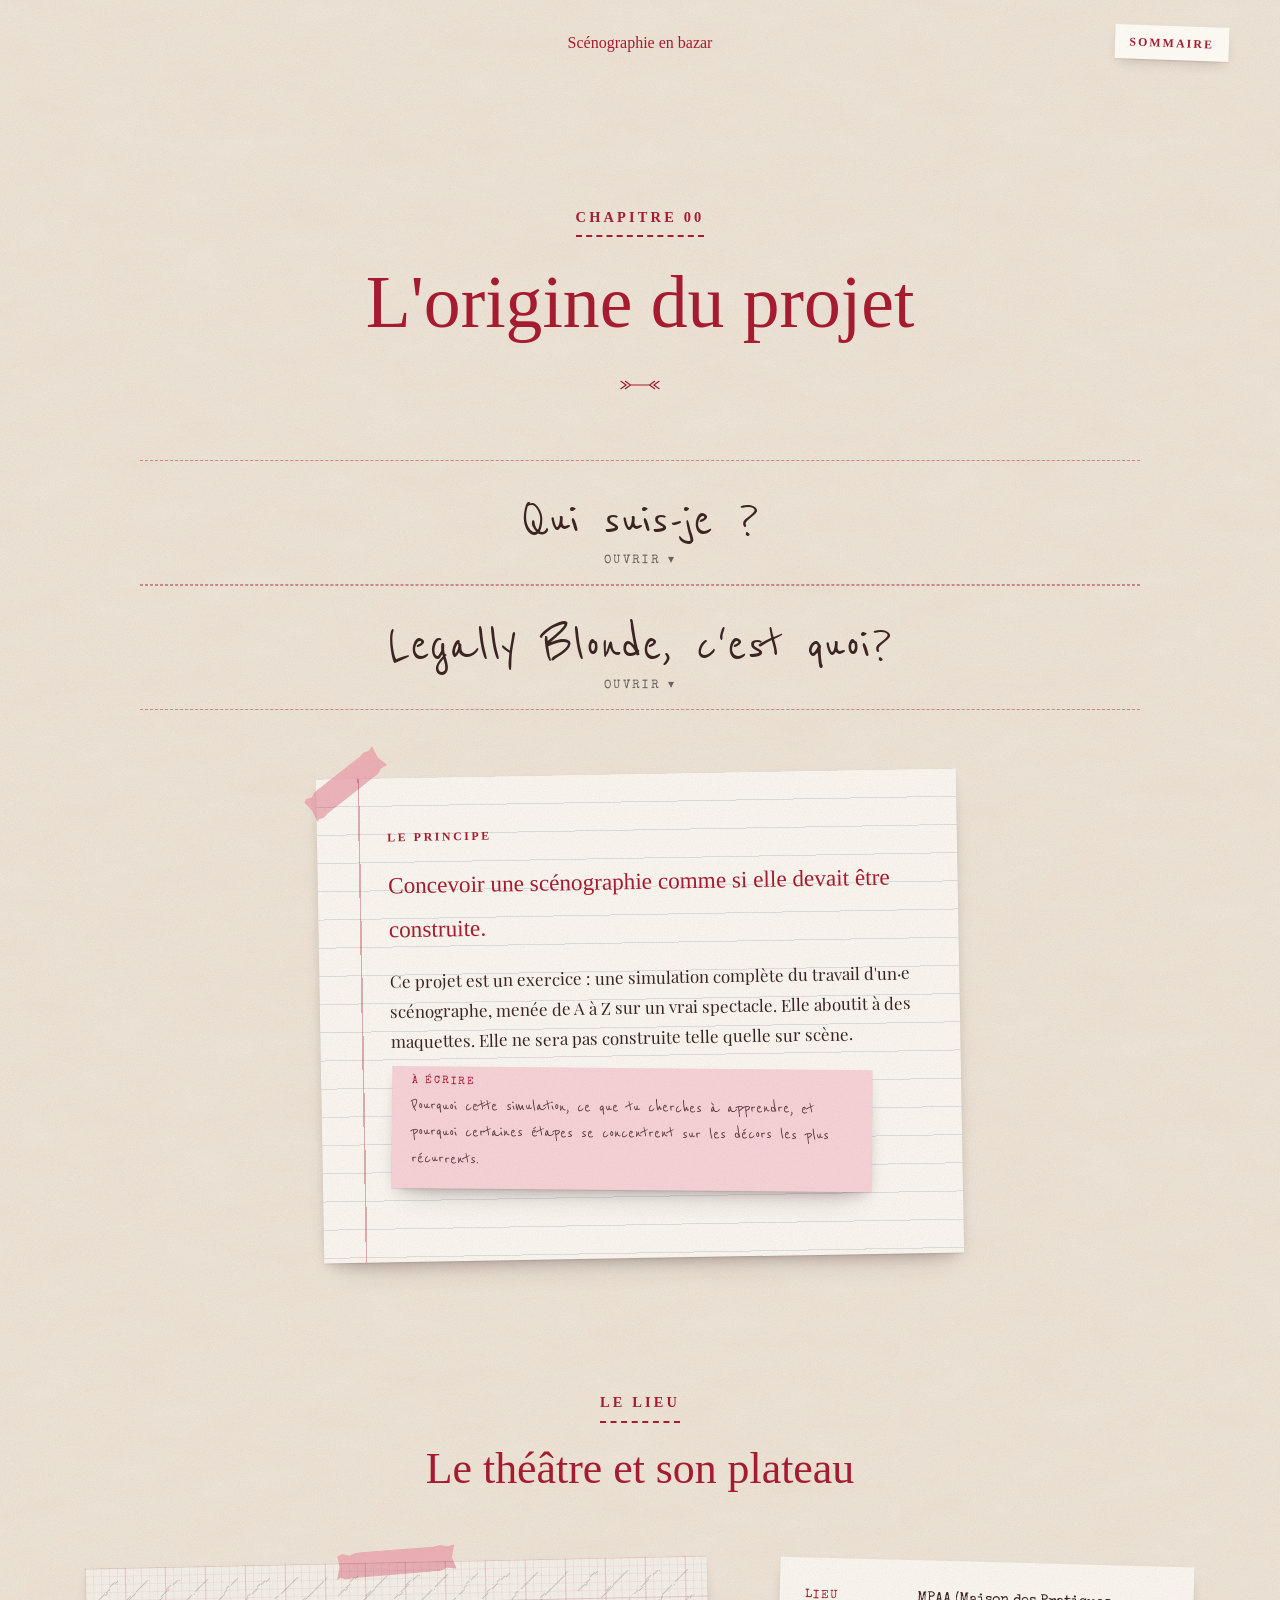
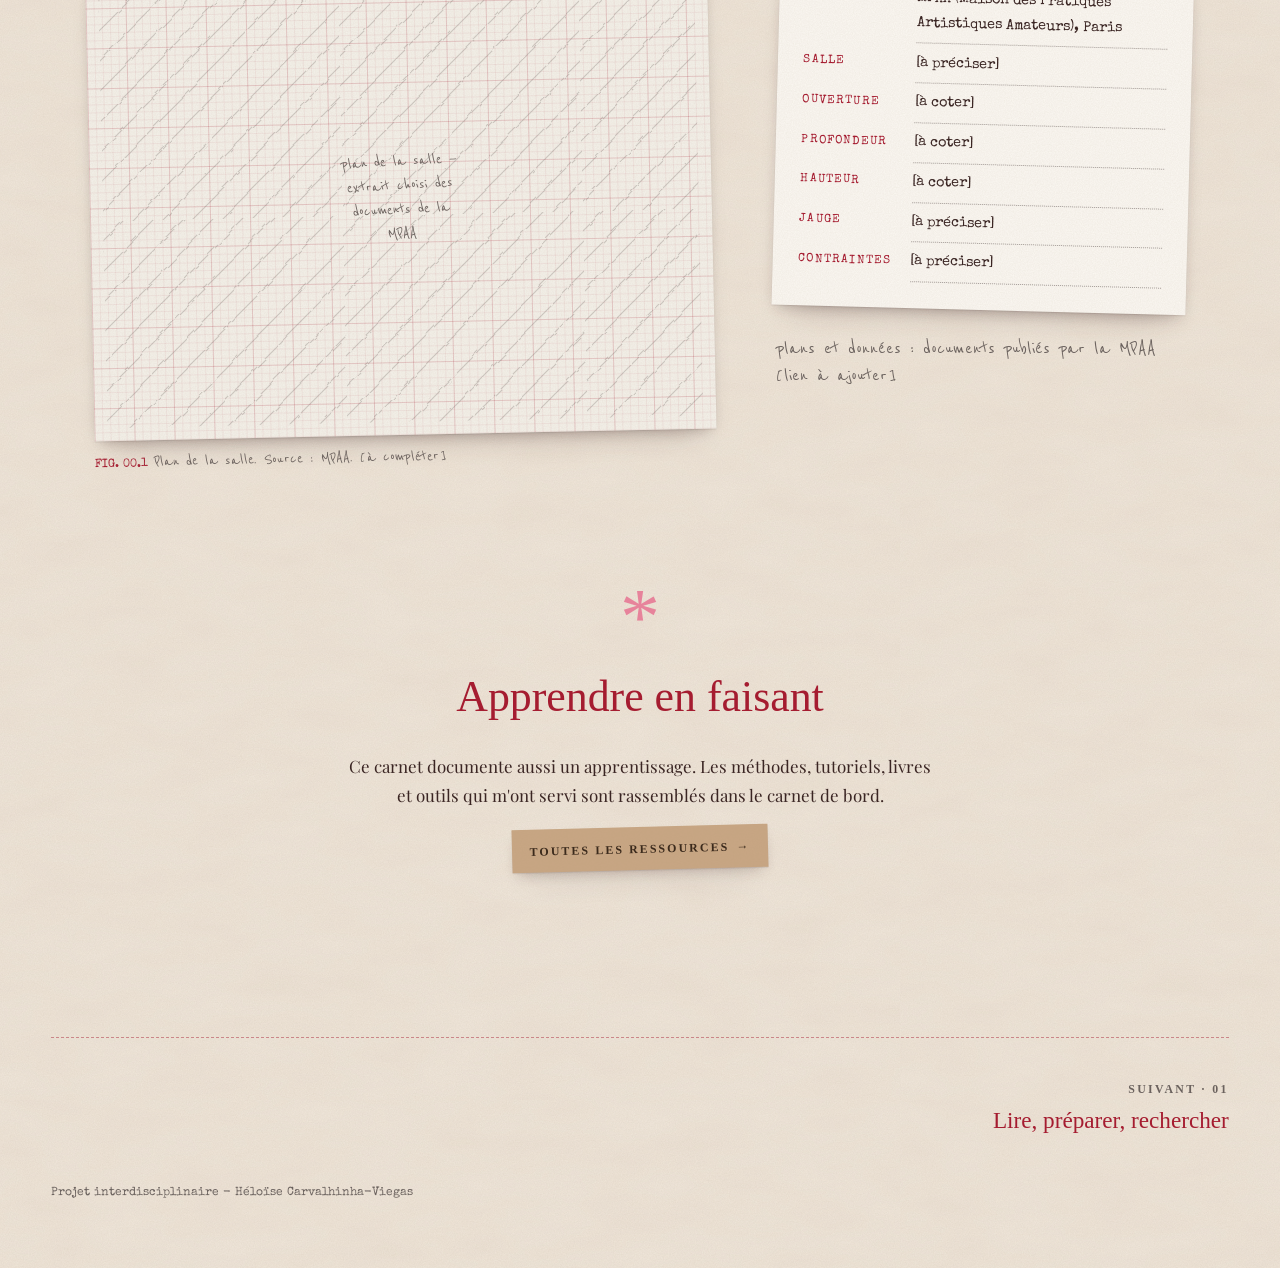
==== pages/00-origine-projet.html @ 2135aecd "complétage du texte" ====
<!DOCTYPE html>
<html lang="fr">
<head>
  <meta charset="UTF-8">
  <meta name="viewport" content="width=device-width, initial-scale=1">
  <title>00 · L'origine du projet — {titre}</title>
  <link rel="preconnect" href="https://fonts.googleapis.com">
  <link rel="preconnect" href="https://fonts.gstatic.com" crossorigin>
  <link href="https://fonts.googleapis.com/css2?family=Homemade+Apple&family=Playfair+Display:ital,wght@0,400;0,700;1,400;1,700&family=Reenie+Beanie&family=Special+Elite&display=swap" rel="stylesheet">
  <link rel="stylesheet" href="../css/style.css?v=20261111-6">
</head>

<body data-racine=".." data-page="00">
  <a class="lien-evitement" href="#contenu">Aller au contenu</a>
  <header data-entete></header>

  <main id="contenu" class="page conteneur">
    <article class="recit" id="projet">
      <header class="ouverture">
        <span class="etiquette etiquette--cousue">Chapitre 00</span>
        <h1 style="font-size: var(--t-xxl);">L'origine du projet</h1>
        <span class="ornement" aria-hidden="true"></span>
      </header>

      <!-- =====================================================
           MENU DÉROULANT 1 : « Qui suis-je ? »
           Le titre cliquable est dans <summary>.
           Le contenu (caché tant qu'on n'a pas cliqué) est juste en dessous.
           ===================================================== -->
      <details class="deroulant">
        <summary>Qui suis-je ?</summary>
        <div class="deroulant__contenu">
          <div class="colonne">
            <figure class="marge-g incline" style="--r: -4deg;">
              <div class="emplacement emplacement--polaroid scotch"><span>photo à venir après le shooting photo de l'asso </span></div>
            </figure>

            <h4>Une étudiante</h4>
            <p class="a-ecrire"> En 3ème année du CPES Sciences des données arts et culture, je profite de l'opportunité de faire un projet libre pour documenter un travail de scénographie</p>

            <h4>Une responsable décors</h4>
            <p class="a-ecrire">Au do's musical, association étudiante de comédie musicale. Chaque année, elle produit un spectacle différent, et je suis chargée cette année d'en faire les décors avec mon équipe !.</p>

            <figure class="marge-d incline" style="--r: 3deg;">
              <div class="emplacement scotch scotch--beige" style="--ratio: 3/4;"><span>potentiellement une autre photo si je pense à autre chose plus tard, sinon à supprimer</span></div>
            </figure>

            <h4>Une apprentie artiste</h4>
            <p class="a-ecrire"> Passionnée par l'art de manière générale, je veux explorer celui de la scène, des maquettes, et ce projet permettra de garder une trace de mon parcours sur un défi concret, tout en aidant la comédie musicale et d'éventuelles personnes intéressées par ce processus</p>
          </div>
        </div>
      </details>

      <!-- =====================================================
           MENU DÉROULANT 2 : « Legally Blonde, c'est quoi ? »
           Même présentation que « Le script annoté » (page 01) :
           une image à gauche, des notes à droite.
           ===================================================== -->
      <details class="deroulant">
        <summary>Legally Blonde, c'est quoi&nbsp;?</summary>
        <div class="deroulant__contenu">
          <div class="script-planche">
            <!-- ✏️ L'image à gauche (remplacer le bloc "emplacement" par une image, voir LISEZ-MOI) -->
            <figure class="incline" style="--r: -1.5deg;">
              <div class="emplacement emplacement--polaroid scotch" style="--ratio: 3/4;"><span>affiche ou image du spectacle</span></div>
              <figcaption>[légende à venir]</figcaption>
            </figure>
            <div>
              <!-- ✏️ Le post-it : remplacer toute la ligne par <p>Ton texte</p> -->
              <p class="a-ecrire">Présenter Legally Blonde : l'histoire, d'où vient l'œuvre (film, comédie musicale), les personnages, les lieux.</p>
              <!-- ✏️ La note rose : titre dans <h4>, texte dans les <p> -->
              <div class="papier papier--rose incline" style="--r: 1.2deg; margin-top: var(--e-4);">
                <h4 style="margin-top:0;">[titre à préciser]</h4>
                <p class="note-crayon" style="font-size:1.2rem; color: var(--encre);">[À préciser]</p>
                <p class="note-crayon note-crayon--encre" style="font-size:1.15rem; margin:0;">→ [à préciser]</p>
              </div>
            </div>
          </div>
        </div>
      </details>

      <div class="lettre papier papier--ligne scotch scotch--coin incline" style="--r: -1deg;">
        <span class="etiquette etiquette--petite">Le principe</span>
        <p class="exergue">Concevoir une scénographie comme si elle devait être construite.</p>
        <p style="margin-top: var(--e-2);">Ce projet est un exercice : une simulation complète du travail d'un·e scénographe, menée de A à Z sur un vrai spectacle. Elle aboutit à des maquettes. Elle ne sera pas construite telle quelle sur scène.</p>
        <p class="a-ecrire" style="--r: 1.5deg;">Pourquoi cette simulation, ce que tu cherches à apprendre, et pourquoi certaines étapes se concentrent sur les décors les plus récurrents.</p>
      </div>

      <header class="ouverture" style="padding-top: var(--e-5); padding-bottom: 0;">
        <span class="etiquette etiquette--cousue">Le lieu</span>
        <h2>Le théâtre et son plateau</h2>
      </header>

      <div class="theatre">
        <figure class="incline" style="--r: -1.2deg;">
          <div class="papier papier--quadrille scotch" style="padding: .8rem;">
            <div class="emplacement" style="--ratio: 4/3; border: 0; box-shadow: none; background-color: transparent;"><span>plan de la salle — extrait choisi des documents de la MPAA</span></div>
          </div>
          <figcaption><span class="num">FIG. 00.1</span>Plan de la salle. Source : MPAA. [à compléter]</figcaption>
        </figure>

        <div>
          <div class="papier incline" style="--r: 1.5deg;">
            <dl class="donnees">
              <dt>Lieu</dt>        <dd>MPAA (Maison des Pratiques Artistiques Amateurs), Paris</dd>
              <dt>Salle</dt>       <dd>[à préciser]</dd>
              <dt>Ouverture</dt>   <dd>[à coter]</dd>
              <dt>Profondeur</dt>  <dd>[à coter]</dd>
              <dt>Hauteur</dt>     <dd>[à coter]</dd>
              <dt>Jauge</dt>       <dd>[à préciser]</dd>
              <dt>Contraintes</dt> <dd>[à préciser]</dd>
            </dl>
          </div>
          <p class="note-crayon" style="margin-top: var(--e-3);">plans et données : documents publiés par la MPAA [lien à ajouter]</p>
        </div>
      </div>

      <div class="asterisque">
        <span class="asterisque__signe" aria-hidden="true">*</span>
        <h2>Apprendre en faisant</h2>
        <p class="colonne">Ce carnet documente aussi un apprentissage. Les méthodes, tutoriels, livres et outils qui m'ont servi sont rassemblés dans le carnet de bord.</p>
        <a class="action" href="06-carnet.html#ressources">Toutes les ressources</a>
      </div>
    </article>
  </main>

  <footer data-pied></footer>
  <script src="../js/script.js?v=20261111-6"></script>
</body>
</html>
---- css/style.css ----
/* =====================================================================
   FEUILLE DE STYLE — « carnet de scénographe »
   ---------------------------------------------------------------------
   1. RÉGLAGES : couleurs, polices, tailles  ← c'est ici qu'on ajuste
   2. Le papier et les bases
   3. En-tête, menu, progression, pied de page
   4. Les objets du carnet (papiers, photos, scotch, tampons…)
   5. Typographie du carnet (étiquettes, plume, crayon, machine)
   6. Galeries, visionneuse, listes
   7. Accueil : le bureau
   8. Pages intérieures
   9. Téléphone et tablette
   ===================================================================== */


/* =====================================================================
   1. RÉGLAGES
   ===================================================================== */
:root {
  /* --- Papiers ------------------------------------------------------ */
  --papier:        #EFE6DA;  /* le fond : papier ancien, chaud           */
  --papier-clair:  #FBF8F2;  /* feuilles posées dessus (lettres, fiches) */
  --papier-calque: #F4F1EA;  /* papier millimétré des plans              */
  --kraft:         #C9A784;  /* étiquettes, enveloppes                   */
  --post-it:       #F7D3D9;  /* notes roses (textes à écrire)            */

  /* --- Encres ------------------------------------------------------- */
  --crimson:       #A51C30;  /* encre principale = le crimson officiel de Harvard */
  --crimson-sec:   #7A1424;  /* encre séchée : survols, carnet            */
  --encre:         #3A2523;  /* texte courant : brun d'encre             */
  --crayon:        #6B625E;  /* graphite : annotations, légendes          */

  /* --- Roses (Legally Blonde) --------------------------------------- */
  --rose:          #E7839B;  /* rose « Elle » adouci : scotch, accents    */
  --surligneur:    #F59BB8;  /* surligneur rose (toujours en transparence) */

    /* --- Polices ------------------------------------------------------
      Pour changer : modifier ici ET le lien Google Fonts de chaque page. */
  --plume:   "Homemade Apple", "Brush Script MT", cursive;    /* grands titres manuscrits */
    --capitales: Georgia, "Times New Roman", serif;             /* petites capitales, menu */
    --texte:   "Playfair Display", "Baskerville", Georgia, serif; /* texte courant */
  --machine: "Special Elite", "Courier New", monospace;      /* dates, fiches, tampons */
    --crayon-police: "Reenie Beanie", "Bradley Hand", cursive; /* annotations */

  /* --- Tailles ------------------------------------------------------ */
  --t-xs: .74rem;
  --t-s:  .9rem;
  --t-m:  1.06rem;
  --t-l:  clamp(1.2rem, 1.05rem + .5vw, 1.45rem);
  --t-xl: clamp(1.8rem, 1.3rem + 1.8vw, 2.8rem);
  --t-xxl: clamp(2.4rem, 1.4rem + 4vw, 5rem);

  /* --- Espaces ------------------------------------------------------ */
  --e-1: .5rem;  --e-2: 1rem;  --e-3: 1.6rem;  --e-4: 2.6rem;  --e-5: 4rem;
  --e-6: clamp(5rem, 3rem + 6vw, 8.5rem);
  --marge: clamp(1.1rem, .4rem + 3.5vw, 4rem);
  --colonne: 37rem;          /* largeur de la colonne de lecture */

  /* --- Ombre de papier posé (une seule, réutilisée partout) --------- */
  --ombre: 0 1px 1px rgba(58,37,35,.10), 0 6px 14px -6px rgba(58,37,35,.28), 0 18px 30px -18px rgba(58,37,35,.30);
  --ombre-haute: 0 2px 2px rgba(58,37,35,.10), 0 14px 24px -8px rgba(58,37,35,.30), 0 30px 50px -24px rgba(58,37,35,.35);
}


/* =====================================================================
   2. LE PAPIER ET LES BASES
   ===================================================================== */
*, *::before, *::after { box-sizing: border-box; }
html { scroll-behavior: smooth; -webkit-text-size-adjust: 100%; }

body {
  margin: 0;
  color: var(--encre);
  font-family: var(--texte);
  font-size: var(--t-m);
  line-height: 1.75;
  background-color: var(--papier);
  /* grain + fibres + léger vignettage : la texture du papier */
  background-image:
    url("../images/dessins/grain.svg"),
    url("../images/dessins/fibres.svg");
  -webkit-font-smoothing: antialiased;
  overflow-x: hidden;
}

img { max-width: 100%; height: auto; display: block; }

a { color: var(--crimson); text-decoration: underline; text-decoration-thickness: 1px; text-underline-offset: .22em; }
a:hover { color: var(--crimson-sec); text-decoration-style: wavy; }
:focus-visible { outline: 2px dashed var(--crimson); outline-offset: 4px; }
::selection { background: var(--surligneur); color: var(--encre); }

h1, h2 { font-family: var(--plume); font-weight: 400; color: var(--crimson); line-height: 1.35; margin: 0 0 var(--e-3); }
h1 { font-size: var(--t-xxl); }
h2 { font-size: var(--t-xl); }
h3 { font-family: var(--texte); font-style: italic; font-weight: 400; font-size: var(--t-l); color: var(--crimson-sec); margin: var(--e-4) 0 var(--e-1); line-height: 1.3; }
h4 { font-family: var(--capitales); font-weight: 600; font-size: var(--t-xs); text-transform: uppercase; letter-spacing: .2em; color: var(--crimson); margin: var(--e-3) 0 var(--e-1); }
p { margin: 0 0 var(--e-2); }
code { font-family: var(--machine); font-size: .9em; }

.lien-evitement { position: absolute; left: -999px; top: 0; background: var(--crimson); color: var(--papier-clair); padding: .5rem 1rem; z-index: 200; }
.lien-evitement:focus { left: 1rem; top: 1rem; }

.conteneur { width: 100%; max-width: 1380px; margin-inline: auto; padding-inline: var(--marge); }


/* =====================================================================
   3. EN-TÊTE, MENU, PROGRESSION, PIED DE PAGE
   (écrits automatiquement par js/script.js)
   ===================================================================== */
.entete { position: relative; z-index: 60; }
.entete__ligne {
  display: grid; grid-template-columns: minmax(0, 1fr) auto minmax(0, 1fr); align-items: center; gap: var(--e-3);
  padding-block: var(--e-3) var(--e-2);
}
.menu { display: flex; gap: .3rem; list-style: none; margin: 0; padding: 0; }
.menu--gauche { justify-content: flex-start; }
.menu--droite { justify-content: flex-end; }
.menu a {
  font-family: var(--capitales); font-weight: 600; font-size: var(--t-xs);
  font-size: .68rem; text-transform: uppercase; letter-spacing: .025em;
  color: var(--encre); text-decoration: none; white-space: nowrap;
  padding-bottom: .3rem; border-bottom: 1.5px dashed transparent;
}
.menu a .num { font-family: var(--machine); font-weight: 400; color: var(--crimson); margin-right: .35em; letter-spacing: 0; }
.menu a:hover { color: var(--crimson); }
.menu a[aria-current="page"] { color: var(--crimson); border-bottom-color: var(--crimson); }

.entete__titre {
  font-family: var(--plume); font-size: 1rem;
  color: var(--crimson); text-decoration: none; text-align: center; line-height: 1.6;
  justify-self: center; padding-inline: .1rem; white-space: nowrap;
}
.entete__titre:hover { text-decoration: none; color: var(--crimson-sec); }

.bouton-menu {
  display: none; justify-self: end;
  font-family: var(--capitales); font-weight: 600; font-size: var(--t-xs); letter-spacing: .18em; text-transform: uppercase;
  background: var(--papier-clair); color: var(--crimson); border: 0; padding: .6rem .9rem; cursor: pointer;
  box-shadow: var(--ombre); transform: rotate(2deg);
}
/* menu plein écran (téléphone) : une feuille de carnet */
.menu-mobile {
  position: fixed; inset: 0; z-index: 90; overflow-y: auto;
  background: var(--papier-clair) url("../images/dessins/grain.svg");
  padding: 5.5rem var(--marge) var(--e-5);
  background-image: url("../images/dessins/grain.svg"), repeating-linear-gradient(transparent 0 47px, rgba(165,28,48,.13) 47px 48px);
  transform: translateY(-102%); visibility: hidden; transition: transform .45s cubic-bezier(.7,0,.2,1), visibility .45s;
}
.menu-ouvert .menu-mobile { transform: none; visibility: visible; }
.menu-mobile ol { list-style: none; margin: 0; padding: 0; }
.menu-mobile a { display: flex; gap: 1rem; align-items: baseline; padding: .55rem 0; text-decoration: none; color: var(--encre); font-family: var(--texte); font-style: italic; font-size: 1.45rem; line-height: 1.6; }
.menu-mobile a .num { font-family: var(--machine); font-style: normal; font-size: var(--t-s); color: var(--crimson); }
.menu-mobile a[aria-current="page"] { color: var(--crimson); }
.menu-mobile__fermer { position: absolute; top: 1.4rem; right: var(--marge); }

/* Progression verticale à gauche (losange + points) */
.progression {
  position: fixed; left: clamp(.8rem, 2vw, 2.2rem); top: 50%; transform: translateY(-50%);
  z-index: 40; display: flex; flex-direction: column; align-items: center; gap: .9rem;
}
.progression a { position: relative; display: block; text-decoration: none; }
.progression__losange { display: block; width: 18px; height: 18px; background: var(--crimson); mask: url("../images/dessins/losange.svg") center / contain no-repeat; -webkit-mask: url("../images/dessins/losange.svg") center / contain no-repeat; margin-bottom: .6rem; }
.progression__point { display: block; width: 6px; height: 6px; border-radius: 50%; background: var(--crayon); opacity: .45; transition: transform .25s, opacity .25s, background .25s; }
.progression a.actif .progression__point { background: var(--crimson); opacity: 1; transform: scale(1.6); }
.progression__nom {
  position: absolute; left: 1.4rem; top: 50%; transform: translate(-6px, -50%); opacity: 0; pointer-events: none;
  font-family: var(--capitales); font-size: .66rem; font-weight: 600; letter-spacing: .16em; text-transform: uppercase; white-space: nowrap; color: var(--crimson);
  transition: opacity .2s, transform .2s;
}
.progression a:hover .progression__nom, .progression a:focus-visible .progression__nom { opacity: 1; transform: translate(0, -50%); }

/* Chapitre précédent / suivant */
.suite { display: flex; justify-content: space-between; gap: var(--e-4); margin-top: var(--e-6); padding-top: var(--e-4); border-top: 1.5px dashed rgba(165,28,48,.45); }
.suite a { text-decoration: none; max-width: 48%; }
.suite a:last-child { text-align: right; margin-left: auto; }
.suite .sens { display: block; font-family: var(--capitales); font-weight: 600; font-size: var(--t-xs); letter-spacing: .2em; text-transform: uppercase; color: var(--crayon); }
.suite .titre { display: block; font-family: var(--plume); font-size: var(--t-l); line-height: 1.8; color: var(--crimson); }
.suite a:hover .titre { color: var(--crimson-sec); }
.pied { display: flex; flex-wrap: wrap; justify-content: space-between; gap: var(--e-2); padding-block: var(--e-4) var(--e-5); font-family: var(--machine); font-size: var(--t-xs); color: var(--crayon); }
.pied a { color: var(--crayon); }

@media (max-width: 1400px) {
  .entete__ligne { grid-template-columns: minmax(0, 1fr) auto minmax(0, 1fr); }
  .entete__ligne > nav { display: none; }
  .entete__titre { grid-column: 2; max-width: calc(100vw - 9rem); }
  .bouton-menu { display: inline-block; grid-column: 3; }
}


/* =====================================================================
   4. LES OBJETS DU CARNET
   ===================================================================== */
/* Rotation : chaque objet peut recevoir style="--r: -3deg" */
.incline { transform: rotate(var(--r, -1.5deg)); }

/* --- Feuilles ----------------------------------------------------- */
.papier {
  position: relative;
  background: var(--papier-clair) url("../images/dessins/grain.svg");
  box-shadow: var(--ombre);
  padding: var(--e-3);
}
.papier--ligne {   /* papier ligné, marge rouge */
  background-image:
    url("../images/dessins/grain.svg"),
    linear-gradient(90deg, transparent 2.6rem, rgba(165,28,48,.35) 2.6rem 2.7rem, transparent 2.7rem),
    repeating-linear-gradient(transparent 0 1.7rem, rgba(90,110,140,.18) 1.7rem calc(1.7rem + 1px));
  padding-left: 3.4rem;
}
.papier--quadrille {  /* papier millimétré pour les plans */
  background-color: var(--papier-calque);
  background-image:
    url("../images/dessins/grain.svg"),
    linear-gradient(rgba(165,28,48,.14) 1px, transparent 1px),
    linear-gradient(90deg, rgba(165,28,48,.14) 1px, transparent 1px),
    linear-gradient(rgba(165,28,48,.06) 1px, transparent 1px),
    linear-gradient(90deg, rgba(165,28,48,.06) 1px, transparent 1px);
  background-size: auto, 40px 40px, 40px 40px, 8px 8px, 8px 8px;
}
.papier--kraft { background-color: var(--kraft); background-image: url("../images/dessins/grain.svg"), url("../images/dessins/fibres.svg"); color: #3b2a1c; }
.papier--rose  { background-color: var(--post-it); }

/* bord déchiré en bas */
.dechire {
  -webkit-mask: linear-gradient(#000, #000) top / 100% calc(100% - 12px) no-repeat, url("../images/dessins/dechirure.svg") bottom / 100% 13px no-repeat;
          mask: linear-gradient(#000, #000) top / 100% calc(100% - 12px) no-repeat, url("../images/dessins/dechirure.svg") bottom / 100% 13px no-repeat;
  padding-bottom: calc(var(--e-3) + 10px);
  box-shadow: none; filter: drop-shadow(0 6px 8px rgba(58,37,35,.22));
}

/* --- Scotch ------------------------------------------------------- */
.scotch { position: relative; }
.scotch::before {
  content: ""; position: absolute; z-index: 3; top: -13px; left: 50%;
  width: clamp(70px, 34%, 120px); height: 26px;
  transform: translateX(-50%) rotate(var(--rs, -4deg));
  background: color-mix(in srgb, var(--rose) 55%, transparent);
  clip-path: polygon(2% 8%, 6% 0, 12% 10%, 18% 0, 82% 4%, 88% 0, 94% 8%, 100% 2%, 97% 50%, 100% 96%, 92% 90%, 86% 100%, 14% 96%, 8% 100%, 3% 92%, 0 98%, 3% 50%);
  mix-blend-mode: multiply;
}
.scotch--beige::before { background: rgba(225, 205, 160, .7); }
.scotch--coin::before { top: -8px; left: -16px; transform: rotate(-38deg); width: 90px; }

/* --- Photos (emplacements d'images à venir) ------------------------
   Une photo tirée sur papier, hachurée au crayon tant qu'elle manque. */
.emplacement {
  position: relative; display: flex; align-items: center; justify-content: center;
  aspect-ratio: var(--ratio, 4 / 3);
  background: #E6DED2 url("../images/dessins/hachures.svg");
  border: 9px solid var(--papier-clair);
  box-shadow: var(--ombre);
  font-family: var(--crayon-police); font-size: 1.15rem; line-height: 1.3; color: var(--crayon); text-align: center;
  padding: var(--e-2);
}
.emplacement span { max-width: 22ch; transform: rotate(-2deg); }
.emplacement--polaroid { border-width: 10px 10px 46px; }
.emplacement--sombre { background-color: #D3C2AC; color: #4a3a30; }
/* photo réelle posée dans le carnet */
.photo { border: 9px solid var(--papier-clair); box-shadow: var(--ombre); background: var(--papier-clair); }
.photo--polaroid { border-width: 10px 10px 46px; }

/* --- Légendes ----------------------------------------------------- */
figure { margin: 0; }
figcaption, .legende {
  font-family: var(--crayon-police); font-size: 1.12rem; line-height: 1.35; color: var(--crayon);
  margin-top: .6rem;
}
figcaption .num, .legende .num { font-family: var(--machine); font-size: var(--t-xs); color: var(--crimson); margin-right: .5em; }

/* Image cliquable */
.zoom { display: block; cursor: zoom-in; }
.zoom img { transition: transform .3s; }
.zoom:hover img { transform: scale(1.01); }

/* --- TAMPONS (statuts) -------------------------------------------- */
.statut {
  display: inline-block;
  font-family: var(--machine); font-size: .72rem; text-transform: uppercase; letter-spacing: .14em; line-height: 1;
  color: var(--crayon); border: 2px solid currentColor; border-radius: 3px;
  padding: .38rem .55rem .32rem;
  transform: rotate(var(--rt, -4deg));
  -webkit-mask: url("../images/dessins/usure.svg"); mask: url("../images/dessins/usure.svg");
  opacity: .9; white-space: nowrap;
}
.statut--en-cours  { color: var(--crimson); }
.statut--valider   { color: #B0662B; border-style: dashed; }
.statut--retenu    { color: var(--crimson-sec); border-width: 3px; }
.statut--realise   { color: #2F5D50; border-width: 3px; }
.statut--non-produit { color: var(--crayon); border-style: dotted; text-decoration: line-through; }

/* --- TEXTE À ÉCRIRE : un post-it rose ------------------------------ */
.a-ecrire {
  position: relative; display: block; width: fit-content; max-width: 30rem;
  background: var(--post-it) url("../images/dessins/grain.svg");
  box-shadow: var(--ombre);
  font-family: var(--crayon-police); font-size: 1.2rem; line-height: 1.4; color: #5b3a3e;
  padding: 1.6rem 1.2rem 1rem;
  margin: var(--e-2) 0 var(--e-3);
  transform: rotate(var(--r, -1.2deg));
}
.a-ecrire::before {
  content: "À ÉCRIRE"; position: absolute; top: .5rem; left: 1.2rem;
  font-family: var(--machine); font-size: .66rem; letter-spacing: .2em; color: var(--crimson);
}
.a-ecrire:nth-of-type(2n) { --r: 1deg; }

/* --- Ligne de cote (comme sur un plan) ------------------------------ */
.cote { display: flex; align-items: center; gap: .8rem; font-family: var(--machine); font-size: var(--t-xs); color: var(--crimson); margin-block: var(--e-4); }
.cote::before, .cote::after { content: ""; flex: 1; height: 10px; border-top: 1px solid currentColor; transform: translateY(5px); }
.cote::before { border-left: 1px solid currentColor; }
.cote::after  { border-right: 1px solid currentColor; }

/* --- Ornements dessinés ------------------------------------------- */
.ornement, .souligne, .fleche { display: block; background: currentColor; -webkit-mask: var(--m) center / contain no-repeat; mask: var(--m) center / contain no-repeat; }
.ornement { --m: url("../images/dessins/ornement.svg"); width: 44px; height: 14px; margin: var(--e-3) auto; color: var(--crimson); }
.souligne { --m: url("../images/dessins/souligne.svg"); width: min(260px, 70%); height: 20px; margin: -.6rem auto var(--e-2); color: var(--crimson); }
.fleche { --m: url("../images/dessins/fleche-courbe.svg"); width: 80px; height: 44px; color: var(--crayon); }
.fleche--boucle { --m: url("../images/dessins/fleche-boucle.svg"); width: 90px; height: 52px; }
.fleche--bas { --m: url("../images/dessins/fleche-bas.svg"); width: 34px; height: 62px; }
.fleche--miroir { transform: scaleX(-1); }

/* --- Point de couture (en écho aux lettrages brodés) --------------- */
.couture { border: 0; border-top: 2px dashed rgba(165,28,48,.5); margin: var(--e-5) auto; width: 60%; }


/* =====================================================================
   5. TYPOGRAPHIE DU CARNET
   ===================================================================== */
/* Petite capitale en encre (ex. « CHAPITRE 01 ») */
.etiquette {
  display: inline-block;
  font-family: var(--capitales); font-weight: 700; font-size: var(--t-s);
  text-transform: uppercase; letter-spacing: .22em; color: var(--crimson);
  margin-bottom: var(--e-2);
}
.etiquette--cousue { padding-bottom: .35rem; border-bottom: 2px dashed currentColor; }
.etiquette--petite { font-size: var(--t-xs); font-weight: 600; }
.plume { font-family: var(--plume); color: var(--crimson); }
.note-crayon { font-family: var(--crayon-police); font-size: 1.35rem; line-height: 1.25; color: var(--crayon); }
.note-crayon--encre { color: var(--crimson); }
.machine { font-family: var(--machine); letter-spacing: .02em; }
.surligne { background: linear-gradient(transparent 35%, color-mix(in srgb, var(--surligneur) 70%, transparent) 35% 88%, transparent 88%); padding-inline: .15em; }

.chapeau { font-family: var(--texte); font-style: italic; font-size: var(--t-l); line-height: 1.6; color: var(--encre); }

/* Exergue manuscrit */
.exergue { font-family: var(--plume); font-size: var(--t-xl); line-height: 1.55; color: var(--crimson); margin: 0; }


/* =====================================================================
   6. GALERIES, VISIONNEUSE, LISTES
   ===================================================================== */
/* Toutes les galeries : les éléments sont légèrement de travers */
[data-galerie] > :nth-child(4n+1) { --r: -2deg; }
[data-galerie] > :nth-child(4n+2) { --r: 1.6deg; }
[data-galerie] > :nth-child(4n+3) { --r: -.8deg; }
[data-galerie] > :nth-child(4n+4) { --r: 2.4deg; }
[data-galerie] > figure { transform: rotate(var(--r)); }

/* a) planche régulière */
.galerie-grille { display: grid; grid-template-columns: repeat(auto-fill, minmax(min(100%, 200px), 1fr)); gap: var(--e-4) var(--e-3); }
/* b) une grande + petites */
.galerie-principale { display: grid; grid-template-columns: 1.8fr 1fr; gap: var(--e-3); align-items: start; }
.galerie-principale > :first-child { grid-row: span 2; }
/* c) collage libre */
.galerie-mosaique { display: grid; grid-template-columns: repeat(6, 1fr); gap: var(--e-3); align-items: start; }
.galerie-mosaique > :nth-child(5n+1) { grid-column: span 3; }
.galerie-mosaique > :nth-child(5n+2) { grid-column: span 2; margin-top: var(--e-5); }
.galerie-mosaique > :nth-child(5n+3) { grid-column: span 1; margin-top: var(--e-2); }
.galerie-mosaique > :nth-child(5n+4) { grid-column: 2 / span 2; margin-top: calc(var(--e-3) * -1); }
.galerie-mosaique > :nth-child(5n+5) { grid-column: span 3; }
/* d) bande qui défile */
.galerie-bande { display: grid; grid-auto-flow: column; grid-auto-columns: minmax(220px, 28%); gap: var(--e-4); overflow-x: auto; padding: var(--e-3) var(--e-1) var(--e-3); scroll-snap-type: x mandatory; }
.galerie-bande > * { scroll-snap-align: start; }

/* e) comparaison avant / après */
.comparaison { position: relative; overflow: hidden; aspect-ratio: var(--ratio, 16 / 10); border: 10px solid var(--papier-clair); box-shadow: var(--ombre); --position: 50%; }
.comparaison > .comparaison__a, .comparaison > .comparaison__b { position: absolute; inset: 0; }
.comparaison > .comparaison__b { clip-path: inset(0 0 0 var(--position)); }
.comparaison img { width: 100%; height: 100%; object-fit: cover; }
.comparaison .emplacement { height: 100%; aspect-ratio: auto; border: 0; box-shadow: none; }
.comparaison__poignee { position: absolute; top: 0; bottom: 0; left: var(--position); width: 0; border-left: 2px dashed var(--crimson); pointer-events: none; }
.comparaison__poignee::after { content: "◂ ▸"; position: absolute; top: 50%; left: -1px; transform: translate(-50%, -50%); background: var(--crimson); color: var(--papier-clair); font-size: .7rem; padding: .35rem .5rem; white-space: nowrap; }
.comparaison input[type="range"] { position: absolute; inset: 0; width: 100%; height: 100%; opacity: 0; cursor: ew-resize; margin: 0; }
.comparaison__etiquette { position: absolute; bottom: .6rem; z-index: 1; font-family: var(--machine); font-size: var(--t-xs); background: var(--papier-clair); color: var(--crimson); padding: .2rem .5rem; }
.comparaison__etiquette--a { left: .6rem; }
.comparaison__etiquette--b { right: .6rem; }

/* Visionneuse */
.visionneuse { border: 0; padding: 0; margin: 0; width: 100vw; height: 100vh; max-width: none; max-height: none; background: rgba(38, 24, 22, .95); color: var(--papier-clair); }
.visionneuse::backdrop { background: transparent; }
.visionneuse[open] { display: grid; grid-template-rows: auto 1fr auto; }
.visionneuse__haut, .visionneuse__bas { display: flex; justify-content: space-between; align-items: center; gap: var(--e-2); padding: var(--e-2) var(--marge); font-family: var(--machine); font-size: var(--t-xs); }
.visionneuse__image { display: flex; align-items: center; justify-content: center; padding: 0 var(--marge); min-height: 0; }
.visionneuse__image img { max-height: 100%; max-width: 100%; object-fit: contain; border: 8px solid var(--papier-clair); }
.visionneuse button { background: none; border: 1px dashed var(--papier-clair); color: var(--papier-clair); font-family: var(--capitales); font-weight: 600; font-size: var(--t-xs); letter-spacing: .16em; text-transform: uppercase; padding: .5rem .9rem; cursor: pointer; }
.visionneuse button:hover { background: var(--papier-clair); color: var(--encre); }
.visionneuse__legende { font-family: var(--crayon-police); font-size: 1.2rem; max-width: 60ch; text-align: center; }

/* Listes générées */
.vide { font-family: var(--crayon-police); font-size: 1.2rem; color: var(--crayon); border: 1.5px dashed rgba(107,98,94,.45); padding: var(--e-2) var(--e-3); width: fit-content; transform: rotate(-.6deg); }

/* Fiches bristol (références) */
.fiches { display: grid; grid-template-columns: repeat(auto-fill, minmax(min(100%, 300px), 1fr)); gap: var(--e-4) var(--e-3); }
.fiche {
  background: var(--papier-clair) url("../images/dessins/grain.svg");
  background-image: url("../images/dessins/grain.svg"), linear-gradient(transparent 3.2rem, rgba(165,28,48,.5) 3.2rem calc(3.2rem + 1px), transparent 0), repeating-linear-gradient(transparent 0 1.6rem, rgba(90,110,140,.15) 1.6rem calc(1.6rem + 1px));
  box-shadow: var(--ombre); padding: 1rem 1.2rem 1.2rem;
}
.fiches > :nth-child(odd) { transform: rotate(-1deg); }
.fiches > :nth-child(even) { transform: rotate(1.2deg); }
.fiche__cat { font-family: var(--machine); font-size: var(--t-xs); text-transform: uppercase; letter-spacing: .1em; color: var(--crimson); height: 2.2rem; }
.fiche__titre { font-family: var(--texte); font-style: italic; font-size: 1.2rem; line-height: 1.3; margin: .5rem 0 .2rem; color: var(--encre); }
.fiche__titre a { color: var(--encre); }
.fiche__auteur { font-family: var(--machine); font-size: var(--t-xs); color: var(--crayon); margin: 0 0 .6rem; }
.fiche__commentaire p { font-family: var(--crayon-police); font-size: 1.12rem; line-height: 1.45; margin: 0 0 .5rem; }
.fiche__commentaire strong { display: block; font-family: var(--capitales); font-weight: 600; font-size: .62rem; letter-spacing: .18em; text-transform: uppercase; color: var(--crimson); }
.fiche img { border: 6px solid #fff; box-shadow: var(--ombre); margin: .6rem 0; }

/* Journal de bord */
.journal { list-style: none; margin: 0; padding: 0; }
.journal li { position: relative; padding: 0 0 var(--e-4) 1.6rem; border-left: 2px dashed rgba(165,28,48,.4); }
.journal li::before { content: ""; position: absolute; left: -7px; top: .35rem; width: 12px; height: 12px; background: var(--crimson); -webkit-mask: url("../images/dessins/losange.svg") center/contain; mask: url("../images/dessins/losange.svg") center/contain; }
.journal time { font-family: var(--machine); font-size: var(--t-s); color: var(--crimson); }
.journal h3 { margin: .1rem 0 .4rem; }
.journal .etiquettes { display: flex; flex-wrap: wrap; gap: .4rem; }
.journal .etiquettes span { font-family: var(--crayon-police); font-size: 1rem; color: var(--crayon); }
.journal .etiquettes span::before { content: "#"; color: var(--rose); }

/* Ressources : bibliographie tapée à la machine */
.ressources-groupe { margin-bottom: var(--e-4); }
.ressources-groupe h3 { margin-top: 0; }
.ressources { list-style: none; margin: 0; padding: 0; }
.ressources li { display: grid; grid-template-columns: 1fr auto; gap: var(--e-2); padding: .7rem 0; border-bottom: 1px dotted rgba(107,98,94,.5); }
.ressources .titre { font-style: italic; }
.ressources .detail { display: block; font-family: var(--machine); font-size: var(--t-xs); color: var(--crayon); line-height: 1.5; }
.ressources .type { font-family: var(--machine); font-size: var(--t-xs); color: var(--crimson); }

/* Tableau tapé à la machine */
.tableau-conteneur { overflow-x: auto; }
.tableau-tech { width: 100%; border-collapse: collapse; font-family: var(--machine); font-size: var(--t-s); }
.tableau-tech th { text-align: left; font-family: var(--capitales); font-weight: 700; font-size: .66rem; text-transform: uppercase; letter-spacing: .16em; color: var(--crimson); border-bottom: 2px solid var(--crimson); padding: .6rem .8rem .5rem 0; }
.tableau-tech td { border-bottom: 1px dotted rgba(107,98,94,.55); padding: .65rem .8rem .65rem 0; vertical-align: top; }
.tableau-tech td:first-child { color: var(--crimson); white-space: nowrap; }
.tableau-tech caption { caption-side: bottom; text-align: left; font-family: var(--crayon-police); font-size: 1.1rem; color: var(--crayon); padding-top: .6rem; }

/* Bouton d'action : une étiquette kraft */
.action {
  display: inline-flex; align-items: center; gap: .6em;
  font-family: var(--capitales); font-weight: 700; font-size: var(--t-xs); text-transform: uppercase; letter-spacing: .18em;
  color: #3b2a1c; text-decoration: none;
  background: var(--kraft) url("../images/dessins/grain.svg");
  padding: .75rem 1.1rem .65rem; box-shadow: var(--ombre); transform: rotate(-1.5deg);
  transition: transform .25s, box-shadow .25s;
}
.action::after { content: "→"; }
.action:hover { color: #3b2a1c; text-decoration: none; transform: rotate(0) translateY(-2px); box-shadow: var(--ombre-haute); }


/* =====================================================================
   7. ACCUEIL : LE BUREAU DU SCÉNOGRAPHE
   Chaque objet posé est un lien vers une étape du projet.
   Sur ordinateur, les objets sont placés librement (positions en %).
   ===================================================================== */
.bureau {
  position: relative;
  width: 100%; max-width: 1440px; margin: 0 auto;
  aspect-ratio: 1440 / 900; min-height: 640px;
}
.bureau__titre {
  position: absolute; left: 50%; top: 4%; width: 42%; transform: translateX(-50%);
  text-align: center; z-index: 5;
}
.bureau__titre .petit { display: block; font-family: var(--capitales); font-weight: 600; font-size: .7rem; letter-spacing: .2em; text-transform: uppercase; color: var(--crayon); line-height: 1.9; }
.bureau__titre h1 { font-size: clamp(2.6rem, 1rem + 4.6vw, 5.6rem); line-height: 1.3; margin: var(--e-2) 0 0; }
.bureau__titre .souligne { width: 55%; margin-top: -.4rem; }
.bureau__titre .sous-titre { font-family: var(--capitales); font-weight: 700; font-size: clamp(.8rem, .6rem + .5vw, 1.05rem); letter-spacing: .2em; text-transform: uppercase; color: var(--crimson); margin: var(--e-1) 0 .4rem; }
.bureau__titre .detail { font-family: var(--capitales); font-weight: 600; font-size: .68rem; letter-spacing: .22em; text-transform: uppercase; color: var(--encre); }
.bureau__descendre { display: inline-block; margin-top: var(--e-2); color: var(--crimson); }
.bureau__descendre .fleche { margin: 0 auto; }

/* Un objet posé */
.objet {
  position: absolute; display: block; z-index: 2;
  left: var(--x); top: var(--y); width: var(--w);
  transform: rotate(var(--r, 0deg));
  text-decoration: none; color: var(--encre);
  transition: transform .35s cubic-bezier(.3,.7,.3,1), filter .35s;
}
.objet:hover, .objet:focus-visible { transform: rotate(calc(var(--r, 0deg) * .4)) translateY(-8px) scale(1.02); z-index: 10; text-decoration: none; color: var(--encre); }
.objet:hover .papier, .objet:hover .emplacement, .objet:hover .carnet-couv { box-shadow: var(--ombre-haute); }

/* L'étiquette collée qui nomme l'étape */
.objet__nom {
  position: absolute; z-index: 4; left: 50%; bottom: -1.2rem; transform: translateX(-50%) rotate(calc(var(--r, 0deg) * -1.4));
  background: var(--papier-clair) url("../images/dessins/grain.svg"); box-shadow: var(--ombre);
  font-family: var(--capitales); font-weight: 700; font-size: .68rem; letter-spacing: .16em; text-transform: uppercase; color: var(--encre);
  padding: .5rem .8rem .4rem; white-space: nowrap;
}
.objet__nom .num { font-family: var(--machine); font-weight: 400; color: var(--crimson); margin-right: .45em; }
.objet .statut { position: absolute; z-index: 5; top: -.9rem; right: -.6rem; background: color-mix(in srgb, var(--papier-clair) 70%, transparent); }

/* Annotation au crayon + flèche, à côté de l'objet */
.annotation {
  position: absolute; z-index: 6; width: max-content; max-width: 13rem;
  font-family: var(--crayon-police); font-size: 1.3rem; line-height: 1.15; color: var(--crayon);
  pointer-events: none;
}
.annotation--encre { color: var(--crimson); }
.annotation .fleche { margin-top: .2rem; }

/* — 00 · le billet (renvoie vers « le projet » plus bas) — */
.billet {
  display: grid; grid-template-columns: 1fr; background: var(--post-it) url("../images/dessins/grain.svg"); box-shadow: var(--ombre);
  -webkit-mask: radial-gradient(circle 9px at 0 50%, transparent 98%, #000) left / 51% 100% no-repeat, radial-gradient(circle 9px at 100% 50%, transparent 98%, #000) right / 51% 100% no-repeat;
          mask: radial-gradient(circle 9px at 0 50%, transparent 98%, #000) left / 51% 100% no-repeat, radial-gradient(circle 9px at 100% 50%, transparent 98%, #000) right / 51% 100% no-repeat;
}
.objet--billet { isolation: isolate; }
.objet--billet::before, .objet--billet::after {
  content: ""; position: absolute; z-index: 3; inset: -.65rem -.55rem;
  border: 1.5px solid var(--crimson); border-radius: 52% 46% 50% 49% / 47% 54% 46% 52%;
  transform: rotate(-7deg); pointer-events: none;
}
.objet--billet::after { inset: -.8rem -.35rem; border-radius: 46% 54% 48% 52% / 53% 45% 55% 47%; opacity: .48; transform: rotate(4deg); }
.objet--billet .billet { position: relative; z-index: 2; }
.billet__corps { padding: .8rem .9rem; text-align: center; }
.billet__origine { display: block; color: var(--encre); font-family: var(--capitales); font-size: .62rem; font-weight: 700; letter-spacing: .1em; text-transform: uppercase; }
.billet__projet { display: block; color: var(--encre); font-family: var(--plume); font-size: 1.2rem; line-height: 1.5; }

/* — 01 · page de livret annotée — */
.faux-texte { display: grid; gap: .78rem; margin-top: .9rem; }
.faux-texte i { display: block; height: .5rem; width: var(--l, 90%); background: rgba(58,37,35,.32); border-radius: 2px; }
.faux-texte i.court { --l: 42%; }
.faux-texte i.surl { box-shadow: 0 0 0 .3rem color-mix(in srgb, var(--surligneur) 55%, transparent); background: rgba(58,37,35,.38); }
.faux-texte i.perso { --l: 26%; background: rgba(58,37,35,.55); margin-top: .4rem; }
.cercle-encre { position: absolute; border: 2px solid var(--crimson); border-radius: 50%; transform: rotate(-8deg); opacity: .85; }
.note-marge { position: absolute; font-family: var(--crayon-police); color: var(--crimson); font-size: 1rem; line-height: 1.1; }
.trombone { position: absolute; width: 22px; top: -28px; left: 18%; z-index: 4; transform: rotate(6deg); }

/* — 04 · nuancier (cartes de peinture) — */
.nuancier-carte { padding: .8rem .8rem 1rem; display: grid; gap: .45rem; }
.nuancier-carte .puce { height: 2.4rem; display: flex; align-items: center; justify-content: flex-end; padding-right: .5rem; font-family: var(--crayon-police); font-size: 1.1rem; color: rgba(58,37,35,.65); }

/* — 05 · étiquette kraft avec ficelle — */
.etiquette-kraft {
  position: relative; padding: 2.4rem 1.2rem 1.4rem; text-align: center;
  clip-path: polygon(18% 0, 82% 0, 100% 14%, 100% 100%, 0 100%, 0 14%);
}
.etiquette-kraft::before { content: ""; position: absolute; top: .9rem; left: 50%; width: 14px; height: 14px; margin-left: -7px; border-radius: 50%; background: var(--papier); box-shadow: inset 0 0 0 3px #b18c66; }
.ficelle { position: absolute; z-index: 3; top: -48px; left: 50%; width: 2px; height: 66px; background: repeating-linear-gradient(#e8dccb 0 3px, #cdbba3 3px 6px); transform: rotate(-14deg); transform-origin: bottom; }
.etiquette-kraft .plume { font-size: 1.15rem; line-height: 1.8; color: #5b2b1f; }

/* — 06 · le carnet relié — */
.carnet-couv {
  position: relative; aspect-ratio: 3 / 4; border-radius: 4px 12px 12px 4px;
  background: var(--crimson-sec) url("../images/dessins/grain.svg");
  box-shadow: var(--ombre), inset 10px 0 0 rgba(0,0,0,.18), inset 12px 0 0 rgba(255,255,255,.05);
  display: flex; align-items: center; justify-content: center;
}
.carnet-couv::after { content: ""; position: absolute; top: 0; bottom: 0; right: 16%; width: 7px; background: #2a1414; box-shadow: 1px 0 0 rgba(255,255,255,.12); } /* l'élastique */
.carnet-couv__etiquette { background: var(--papier-clair); padding: .7rem 1rem; text-align: center; transform: rotate(-2deg); box-shadow: 0 2px 4px rgba(0,0,0,.25); width: 66%; }
.carnet-couv__etiquette .plume { font-size: 1rem; line-height: 1.7; display: block; }
.carnet-couv__etiquette .machine { font-size: .6rem; color: var(--crayon); }

/* Objets décoratifs (non cliquables) */
.deco { position: absolute; z-index: 1; pointer-events: none; left: var(--x); top: var(--y); width: var(--w); transform: rotate(var(--r, 0deg)); filter: drop-shadow(0 8px 8px rgba(58,37,35,.25)); }

/* ---- Récit de l'accueil (sous le bureau) ------------------------- */
.recit { position: relative; }
.colonne { max-width: var(--colonne); margin-inline: auto; }
.ouverture { text-align: center; padding-block: var(--e-6) var(--e-4); position: relative; }
.ouverture h1, .ouverture h2 { margin-bottom: 0; }
.ouverture .chapeau { max-width: 32rem; margin: 0 auto; }

/* objets dans les marges de la colonne de lecture (ordinateur) */
.marge-g, .marge-d { width: 15rem; margin-bottom: var(--e-3); }
@media (min-width: 1200px) {
  .marge-g { float: left;  clear: left;  margin-left: -19.5rem; margin-top: .4rem; }
  .marge-d { float: right; clear: right; margin-right: -19.5rem; margin-top: .4rem; }
}

/* La lettre « le principe » */
.lettre { max-width: 40rem; margin: var(--e-5) auto; padding: var(--e-4) var(--e-4) var(--e-4) 4.4rem; }
.lettre .exergue { font-size: var(--t-l); line-height: 1.9; }

/* Le théâtre */
.theatre { display: grid; grid-template-columns: 1.5fr 1fr; gap: var(--e-5); align-items: start; max-width: 1100px; margin: var(--e-5) auto 0; }
.donnees { margin: 0; display: grid; grid-template-columns: auto 1fr; gap: .45rem 1.2rem; font-family: var(--machine); font-size: var(--t-s); }
.donnees dt { color: var(--crimson); text-transform: uppercase; font-size: var(--t-xs); letter-spacing: .1em; padding-top: .15rem; }
.donnees dd { margin: 0; border-bottom: 1px dotted rgba(107,98,94,.6); padding-bottom: .4rem; }

/* L'astérisque final */
.asterisque { text-align: center; padding-top: var(--e-6); }
.asterisque__signe { font-family: var(--plume); font-size: 5rem; line-height: .6; color: var(--rose); display: block; margin-bottom: var(--e-3); }


/* =====================================================================
   8. PAGES INTÉRIEURES
   ===================================================================== */
.page { position: relative; padding-bottom: var(--e-4); }

/* Ouverture de chapitre : objets éparpillés autour du titre */
.chapitre { position: relative; text-align: center; padding-block: var(--e-5) var(--e-6); min-height: 520px; }
.chapitre h1 { max-width: 15ch; margin: 0 auto; }
.chapitre .chapeau { max-width: 31rem; margin: var(--e-2) auto 0; }
.chapitre__objet { position: absolute; width: var(--w, 200px); left: var(--x); right: var(--xd); top: var(--y); transform: rotate(var(--r, -3deg)); z-index: 1; }
.chapitre > :not(.chapitre__objet) { position: relative; z-index: 2; }

/* Section numérotée */
.section { padding-bottom: var(--e-6); scroll-margin-top: 2rem; }
.section__tete { text-align: center; margin-bottom: var(--e-4); }
.section__tete h2 { margin-bottom: .4rem; }
.section__tete .statut { margin-top: .4rem; }
.large { width: min(1100px, 100vw - 2 * var(--marge)); position: relative; left: 50%; transform: translateX(-50%); }
.clair { clear: both; }

/* 00 · Menus déroulants (« Qui suis-je ? », « Legally Blonde, c'est quoi ? »)
   On clique sur le titre (summary) pour ouvrir ou fermer le contenu.
   Le titre est écrit au crayon (Reenie Beanie), entre deux pointillés « couture ». */
.deroulant { max-width: 1000px; margin: 0 auto var(--e-4); border-block: 1.5px dashed rgba(165,28,48,.45); }
.deroulant + .deroulant { margin-top: calc(-1 * var(--e-4) - 1.5px); } /* deux menus collés : une seule couture */
.deroulant > summary {
  list-style: none; cursor: pointer; text-align: center;
  font-family: var(--crayon-police); font-size: calc(var(--t-xl) * 1.3); color: var(--encre); /* brun d'encre #3A2523 */ line-height: 1.2; /* Reenie Beanie est petite : on l'agrandit un peu */
  padding: var(--e-3) var(--e-2) var(--e-2);
}
.deroulant > summary::-webkit-details-marker { display: none; }
/* petite mention « ouvrir / fermer » à la machine à écrire, sous le titre */
.deroulant > summary::after {
  content: "ouvrir ▾"; display: block;
  font-family: var(--machine); font-size: var(--t-xs); letter-spacing: .2em; text-transform: uppercase; color: var(--crayon);
}
.deroulant[open] > summary::after { content: "fermer ▴"; }
.deroulant > summary:hover { color: var(--crimson-sec); }
.deroulant__contenu { padding-block: var(--e-3) var(--e-5); }
.deroulant__contenu::after { content: ""; display: block; clear: both; } /* garde les photos en marge à l'intérieur */

/* 01 · planche du script */
.script-planche { display: grid; grid-template-columns: 1.2fr 1fr; gap: var(--e-5); align-items: start; }
.palette-provisoire { display: flex; gap: var(--e-2); flex-wrap: wrap; justify-content: center; margin-block: var(--e-3); }
.palette-provisoire .pastille { width: 4.4rem; height: 4.4rem; border-radius: 50%; border: 1.5px dashed var(--crayon); display: flex; align-items: center; justify-content: center; font-family: var(--crayon-police); font-size: 1.4rem; color: var(--crayon); }
.palette-provisoire .pastille:nth-child(odd) { transform: rotate(8deg) translateY(4px); }

/* 02 · liste des problèmes (numérotée P.01…) */
.problemes { counter-reset: probleme; list-style: none; padding: 0; margin: 0; }
.problemes li { counter-increment: probleme; display: grid; grid-template-columns: 3rem 1fr; gap: var(--e-2); padding: var(--e-2) 0; border-bottom: 1px dotted rgba(107,98,94,.55); }
.problemes li::before { content: "P." counter(probleme, decimal-leading-zero); font-family: var(--machine); font-size: var(--t-s); color: var(--crimson); }
.duo { display: grid; grid-template-columns: 1fr 1fr; gap: var(--e-5); align-items: start; }

/* 03 · planches techniques avec cartouche */
.planche { padding: var(--e-2); margin-bottom: var(--e-5); }
.planche .emplacement { --ratio: 297 / 210; border: 0; box-shadow: none; background-color: transparent; }
.cartouche { display: grid; grid-template-columns: 2fr repeat(4, 1fr) auto; border: 1.5px solid var(--encre); background: var(--papier-clair); font-family: var(--machine); font-size: var(--t-s); margin-top: var(--e-2); }
.cartouche > div { padding: .55rem .8rem; border-right: 1px solid var(--encre); }
.cartouche > div:last-child { border-right: 0; display: flex; align-items: center; justify-content: center; }
.cartouche .cle { display: block; font-size: .6rem; text-transform: uppercase; letter-spacing: .12em; color: var(--crayon); }
.cartouche .nom { font-family: var(--texte); font-style: italic; font-size: 1.15rem; color: var(--crimson); }
.fonction { display: grid; grid-template-columns: 1fr 1fr; gap: var(--e-4); padding: var(--e-3) var(--e-1) 0; }
.fonction p { font-size: var(--t-s); }

/* 04 · nuancier et décors */
.nuancier { display: grid; grid-template-columns: repeat(auto-fill, minmax(140px, 1fr)); gap: var(--e-4) var(--e-3); }
.nuancier .pastille { aspect-ratio: 1; border-radius: 50%; border: 1.5px dashed var(--crayon); background: url("../images/dessins/hachures.svg"); margin-bottom: .4rem; }
.nuancier figure:nth-child(odd) .pastille { transform: rotate(10deg); }
.nuancier .code { display: block; font-family: var(--machine); font-size: var(--t-xs); color: var(--crayon); }
.decor-fiche { display: grid; grid-template-columns: 1fr 1.3fr; gap: var(--e-5); align-items: start; padding-block: var(--e-5); }
.decor-fiche + .decor-fiche { border-top: 2px dashed rgba(165,28,48,.35); }
.decor-fiche:nth-of-type(even) { grid-template-columns: 1.3fr 1fr; }
.decor-fiche:nth-of-type(even) .decor-fiche__texte { order: 2; }
.decor-fiche .emplacement { --ratio: 5 / 4; }
.matieres { display: grid; grid-template-columns: repeat(4, 1fr); gap: var(--e-2); margin-top: var(--e-1); }
.matieres .emplacement { --ratio: 1; border-width: 5px; font-size: .9rem; padding: .3rem; }
.matieres .emplacement:nth-child(odd) { transform: rotate(-3deg); }
.matieres .emplacement:nth-child(even) { transform: rotate(2.5deg); }

/* 05 · deux maquettes */
.fabrication { list-style: none; padding: 0; margin: var(--e-2) 0 0; counter-reset: etape; }
.fabrication li { counter-increment: etape; position: relative; padding: .5rem 0 .5rem 2.4rem; border-bottom: 1px dotted rgba(107,98,94,.5); font-size: var(--t-s); }
.fabrication li::before { content: counter(etape, decimal-leading-zero); position: absolute; left: 0; font-family: var(--machine); color: var(--crimson); }
.tableau-comparatif { display: grid; grid-template-columns: 1fr 1fr; gap: var(--e-4); margin-top: var(--e-5); }

/* 06 · carnet */
.carnet-grille { display: grid; grid-template-columns: 1.15fr 1fr; gap: var(--e-6); align-items: start; }

/* Charte */
.charte-nuances { display: grid; grid-template-columns: repeat(auto-fill, minmax(140px, 1fr)); gap: var(--e-3); }
.charte-nuances figure > div { aspect-ratio: 1; border-radius: 50%; box-shadow: var(--ombre); }
.charte-nuances .code { display: block; font-family: var(--machine); font-size: var(--t-xs); }
.charte-typo { display: grid; grid-template-columns: 13rem 1fr; gap: var(--e-3); align-items: baseline; padding: var(--e-3) 0; border-bottom: 1px dotted rgba(107,98,94,.5); }
.charte-statuts { display: flex; flex-wrap: wrap; gap: var(--e-3); justify-content: center; }


/* =====================================================================
   9. TÉLÉPHONE ET TABLETTE
   ===================================================================== */
@media (max-width: 1199px) {
  .progression { display: none; }
}

@media (max-width: 1080px) {
  .menu a .libelle { display: none; }
  .menu a .num { margin-right: 0; font-size: var(--t-s); }
}

/* Le bureau devient un album qu'on fait défiler */
@media (max-width: 900px) {
  .bureau { aspect-ratio: auto; min-height: 0; display: grid; grid-template-columns: 1fr 1fr; gap: 3.2rem 1.6rem; padding: var(--e-3) var(--marge) var(--e-5); }
  .bureau__titre { position: static; transform: none; width: auto; grid-column: 1 / -1; margin-bottom: var(--e-2); }
  .objet { position: relative; left: auto; top: auto; width: auto; }
  .objet--large { grid-column: 1 / -1; width: 80%; justify-self: center; }
  .objet__nom { position: relative; left: auto; bottom: auto; display: table; margin: -1rem auto 0; }
  .annotation { position: static; display: block; margin-top: 1rem; font-size: 1.1rem; text-align: center; max-width: none; transform: rotate(calc(var(--r, 0deg) * -1)); }
  .annotation .fleche { display: none; }
  .deco { display: none; }
  .theatre, .script-planche, .duo, .decor-fiche, .decor-fiche:nth-of-type(even), .carnet-grille, .fonction, .tableau-comparatif, .galerie-principale { grid-template-columns: 1fr; }
  .decor-fiche:nth-of-type(even) .decor-fiche__texte { order: 0; }
  .galerie-principale > :first-child { grid-row: auto; }
  .chapitre { min-height: 0; padding-bottom: var(--e-5); }
  .chapitre__objet { display: none; }
  .chapitre__objet.reste { display: block; position: relative; left: auto; right: auto; top: auto; margin: var(--e-4) auto 0; }
}

@media (max-width: 760px) {
  :root { --t-m: 1rem; }
  .entete__ligne { grid-template-columns: 1fr auto; }
  .entete__titre { grid-column: 1; justify-self: start; max-width: calc(100vw - 7rem); text-align: left; padding: 0; white-space: normal; }
  .bouton-menu { grid-column: 2; }
  .bureau { grid-template-columns: 1fr; gap: 3.6rem; }
  .objet, .objet--large { width: min(88%, 340px); justify-self: center; }
  .objet:has(.carnet-couv) { width: min(70%, 250px); }
  .galerie-mosaique { grid-template-columns: 1fr 1fr; }
  .galerie-mosaique > * { grid-column: span 1 !important; margin-top: 0 !important; }
  .galerie-mosaique > :nth-child(3n+1) { grid-column: span 2 !important; }
  .galerie-bande { grid-auto-columns: 75%; }
  .matieres { grid-template-columns: 1fr 1fr; }
  .cartouche { grid-template-columns: 1fr 1fr; }
  .cartouche > div:first-child { grid-column: 1 / -1; }
  .cartouche > div { border-bottom: 1px solid var(--encre); }
  .charte-typo { grid-template-columns: 1fr; }
  .lettre { padding: var(--e-3) var(--e-2) var(--e-3) 3.4rem; }
  .suite { flex-direction: column; }
  .suite a { max-width: none; }
}

@media (prefers-reduced-motion: reduce) {
  *, *::before, *::after { transition: none !important; animation: none !important; scroll-behavior: auto !important; }
}
@media print {
  .entete, .progression, .suite, .bouton-menu, .menu-mobile { display: none !important; }
}
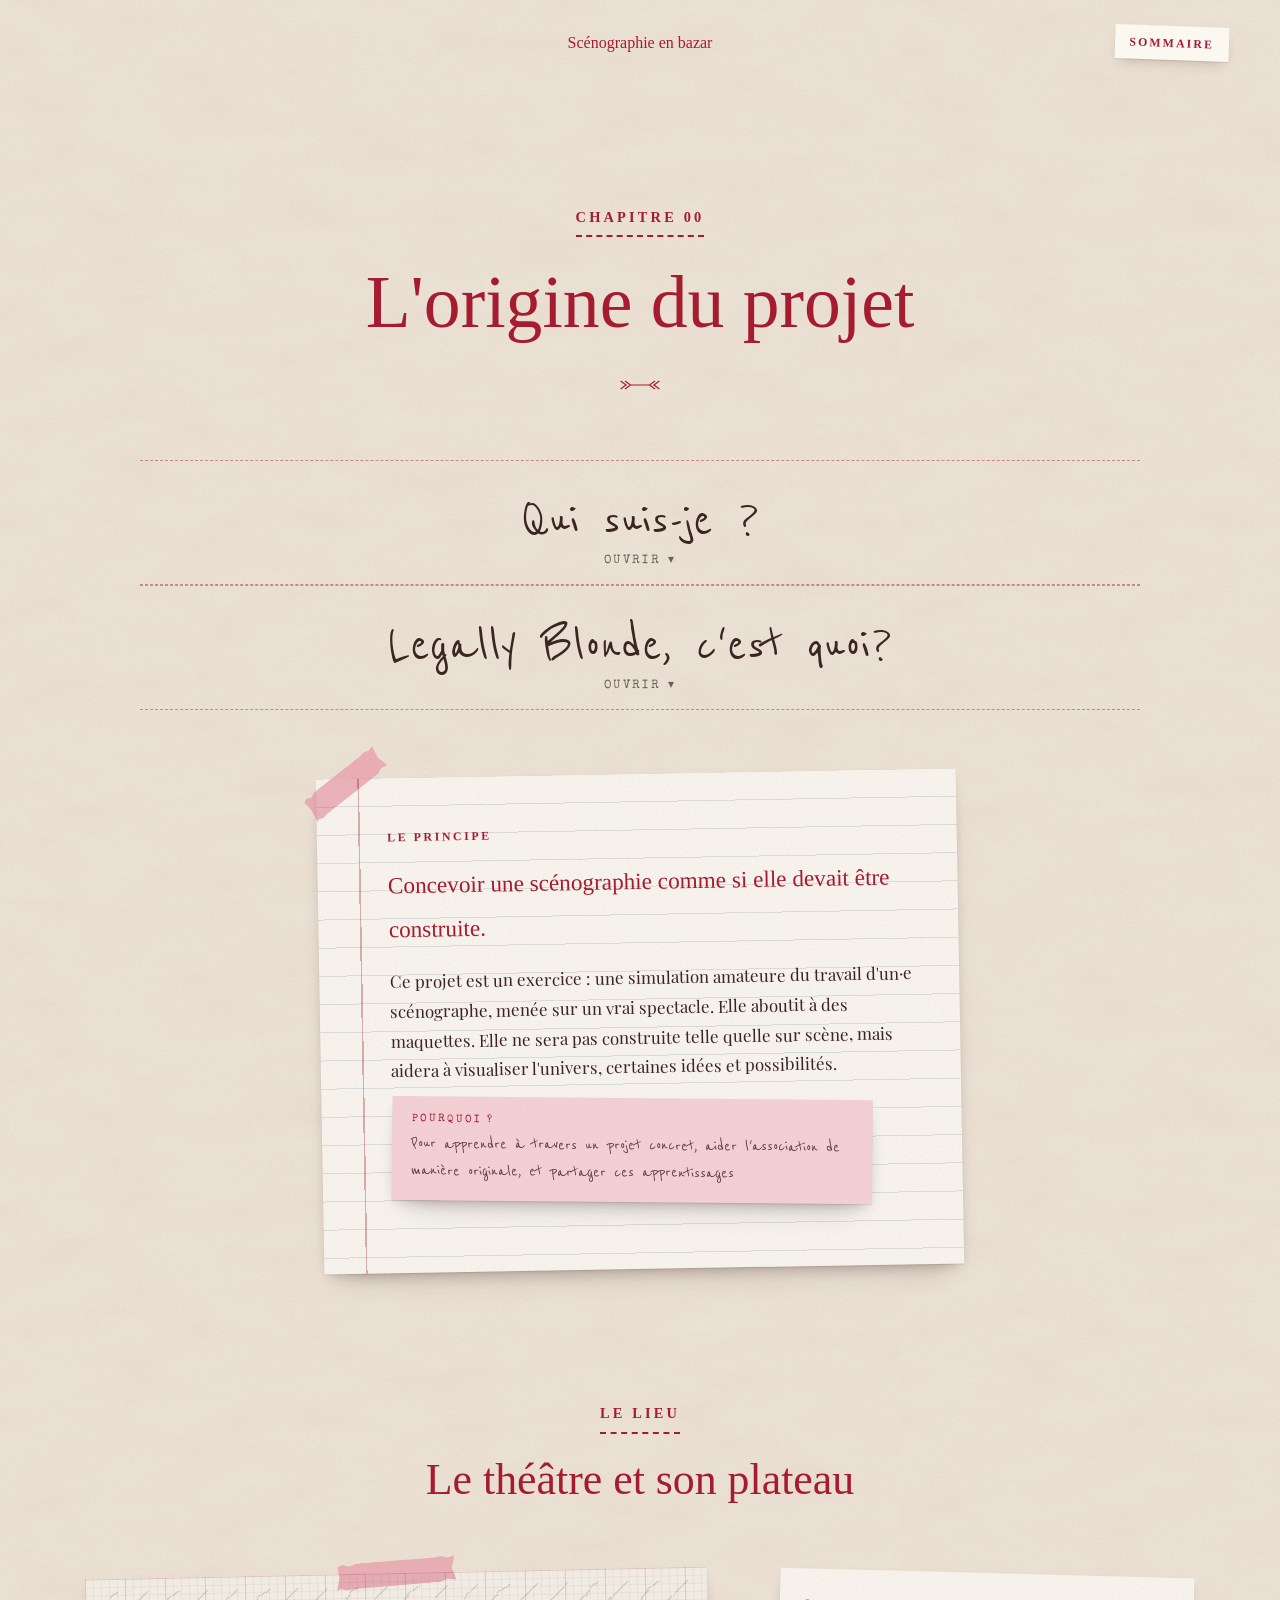
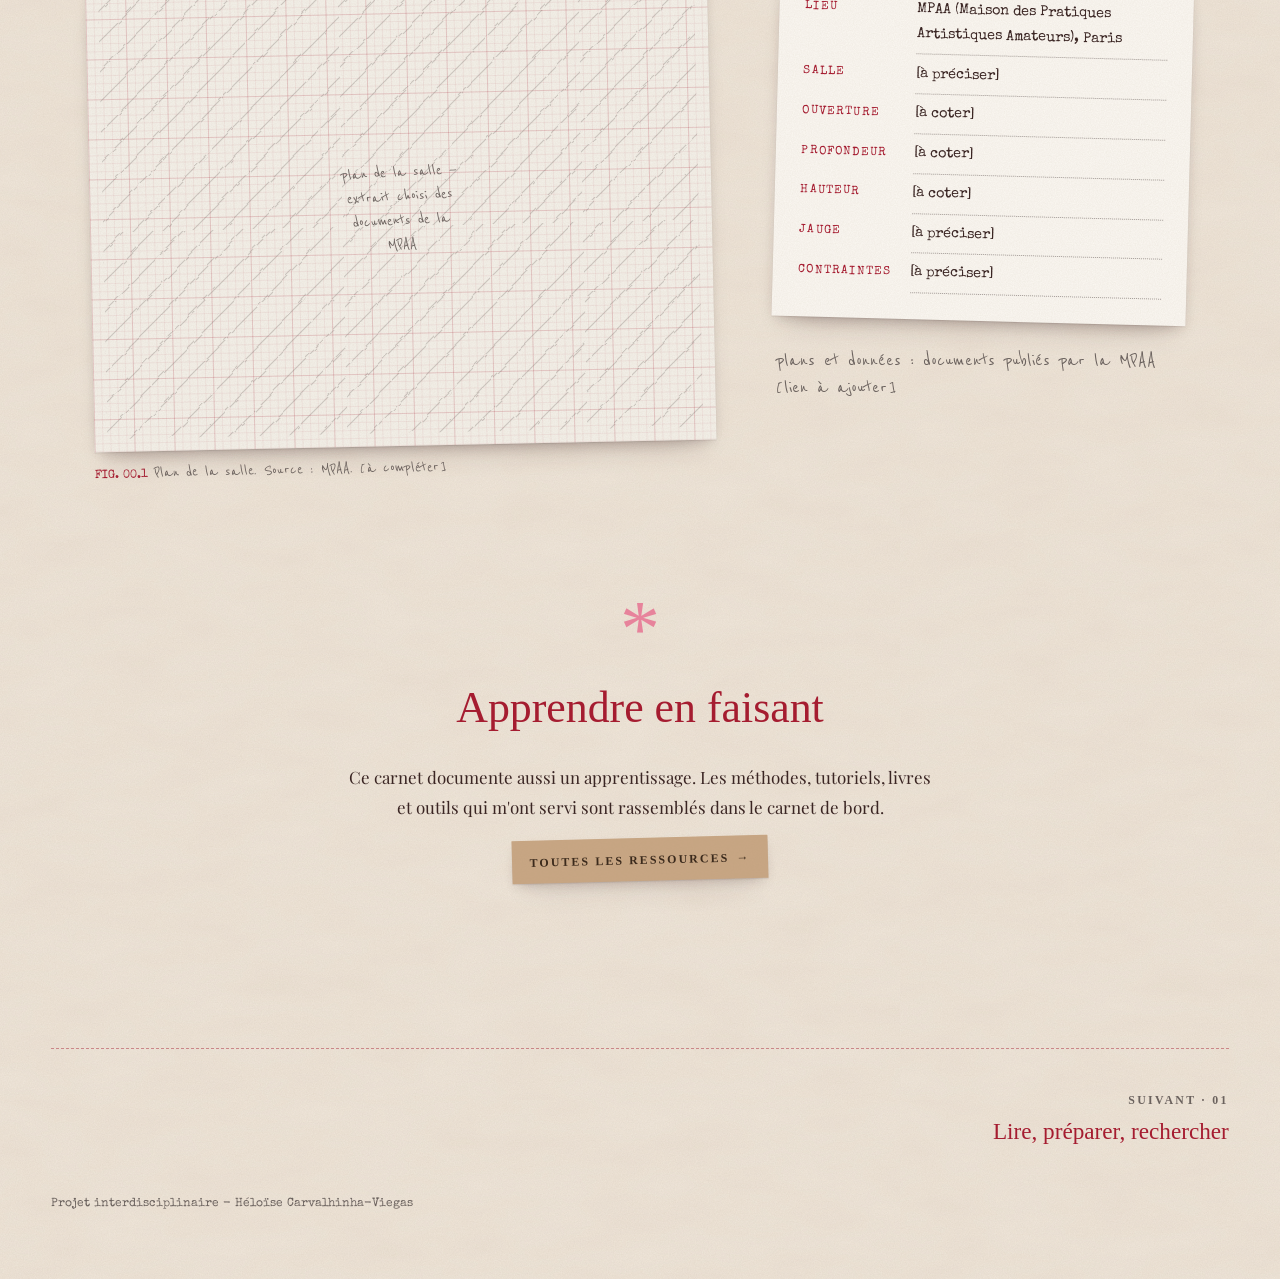
==== commit 9ae05bca: "plein de modif" ====
--- a/pages/00-origine-projet.html
+++ b/pages/00-origine-projet.html
@@ -36,17 +36,17 @@
             </figure>
 
             <h4>Une étudiante</h4>
-            <p class="a-ecrire"> En 3ème année du CPES Sciences des données arts et culture, je profite de l'opportunité de faire un projet libre pour documenter un travail de scénographie</p>
+            <p> En 3ème année du CPES Sciences des données arts et culture, je profite de l'opportunité de faire un projet libre pour documenter un travail de scénographie</p>
 
             <h4>Une responsable décors</h4>
-            <p class="a-ecrire">Au do's musical, association étudiante de comédie musicale. Chaque année, elle produit un spectacle différent, et je suis chargée cette année d'en faire les décors avec mon équipe !.</p>
+            <p>Au do's musical, association étudiante de comédie musicale. Chaque année, elle produit un spectacle différent, et je suis chargée cette année d'en faire les décors avec mon équipe !.</p>
 
             <figure class="marge-d incline" style="--r: 3deg;">
               <div class="emplacement scotch scotch--beige" style="--ratio: 3/4;"><span>potentiellement une autre photo si je pense à autre chose plus tard, sinon à supprimer</span></div>
             </figure>
 
             <h4>Une apprentie artiste</h4>
-            <p class="a-ecrire"> Passionnée par l'art de manière générale, je veux explorer celui de la scène, des maquettes, et ce projet permettra de garder une trace de mon parcours sur un défi concret, tout en aidant la comédie musicale et d'éventuelles personnes intéressées par ce processus</p>
+            <p> Passionnée par l'art de manière générale, je veux explorer celui de la scène, des maquettes, et ce projet permettra de garder une trace de mon parcours sur un défi concret, tout en aidant la comédie musicale et d'éventuelles personnes intéressées par ce processus</p>
           </div>
         </div>
       </details>
@@ -62,17 +62,22 @@
           <div class="script-planche">
             <!-- ✏️ L'image à gauche (remplacer le bloc "emplacement" par une image, voir LISEZ-MOI) -->
             <figure class="incline" style="--r: -1.5deg;">
-              <div class="emplacement emplacement--polaroid scotch" style="--ratio: 3/4;"><span>affiche ou image du spectacle</span></div>
-              <figcaption>[légende à venir]</figcaption>
+              <!-- Affiche du spectacle : cliquer dessus l'agrandit (classe "zoom") -->
+              <a class="zoom" href="../images/00-projet/affiche-legally-blonde.jpg">
+                <div class="emplacement emplacement--polaroid scotch" style="--ratio: 898/1124; padding: 0;">
+                  <img src="../images/00-projet/affiche-legally-blonde.jpg" alt="Affiche de Legally Blonde, the Musical : le titre en lettres roses sur une feuille scotchée contre des casiers roses" style="width:100%; height:100%; object-fit: cover;">
+                </div>
+              </a>
+              <figcaption>Affiche de présentation du Do's Musical</figcaption>
             </figure>
             <div>
-              <!-- ✏️ Le post-it : remplacer toute la ligne par <p>Ton texte</p> -->
-              <p class="a-ecrire">Présenter Legally Blonde : l'histoire, d'où vient l'œuvre (film, comédie musicale), les personnages, les lieux.</p>
+              <!-- ✏️ Le post-it rose : la petite mention rouge est dans <span class="post-it__mention">…</span>,
+                   le texte principal vient juste après. Pour enlever la mention, supprimer tout le <span>…</span>. -->
+              <p class="post-it"><span class="post-it__mention">Une comédie musicale</span>adaptée cette année par l'association Do's Musicale au théâtre de la MPAA st-germain.</p>
               <!-- ✏️ La note rose : titre dans <h4>, texte dans les <p> -->
               <div class="papier papier--rose incline" style="--r: 1.2deg; margin-top: var(--e-4);">
-                <h4 style="margin-top:0;">[titre à préciser]</h4>
-                <p class="note-crayon" style="font-size:1.2rem; color: var(--encre);">[À préciser]</p>
-                <p class="note-crayon note-crayon--encre" style="font-size:1.15rem; margin:0;">→ [à préciser]</p>
+                <h4 style="margin-top:0;">Un univers haut en couleur</h4>
+                <p class="note-crayon" style="font-size:1.2rem; color: var(--encre);">dont les décors seront un réel défi !</p>
               </div>
             </div>
           </div>
@@ -82,8 +87,8 @@
       <div class="lettre papier papier--ligne scotch scotch--coin incline" style="--r: -1deg;">
         <span class="etiquette etiquette--petite">Le principe</span>
         <p class="exergue">Concevoir une scénographie comme si elle devait être construite.</p>
-        <p style="margin-top: var(--e-2);">Ce projet est un exercice : une simulation complète du travail d'un·e scénographe, menée de A à Z sur un vrai spectacle. Elle aboutit à des maquettes. Elle ne sera pas construite telle quelle sur scène.</p>
-        <p class="a-ecrire" style="--r: 1.5deg;">Pourquoi cette simulation, ce que tu cherches à apprendre, et pourquoi certaines étapes se concentrent sur les décors les plus récurrents.</p>
+        <p style="margin-top: var(--e-2);">Ce projet est un exercice : une simulation amateure du travail d'un·e scénographe, menée sur un vrai spectacle. Elle aboutit à des maquettes. Elle ne sera pas construite telle quelle sur scène, mais aidera à visualiser l'univers, certaines idées et possibilités.</p>
+        <p class="post-it" style="--r: 1.5deg;"><span class="post-it__mention">Pourquoi ?</span>Pour apprendre à travers un projet concret, aider l'association de manière originale, et partager ces apprentissages</p>
       </div>
 
       <header class="ouverture" style="padding-top: var(--e-5); padding-bottom: 0;">
--- a/css/style.css
+++ b/css/style.css
@@ -289,8 +289,10 @@
 .statut--realise   { color: #2F5D50; border-width: 3px; }
 .statut--non-produit { color: var(--crayon); border-style: dotted; text-decoration: line-through; }
 
-/* --- TEXTE À ÉCRIRE : un post-it rose ------------------------------ */
-.a-ecrire {
+/* --- TEXTE À ÉCRIRE : un post-it rose ------------------------------
+   .a-ecrire = post-it avec la mention « À ÉCRIRE » (texte pas encore rédigé)
+   .post-it  = le même post-it rose, SANS la mention (texte terminé)        */
+.a-ecrire, .post-it {
   position: relative; display: block; width: fit-content; max-width: 30rem;
   background: var(--post-it) url("../images/dessins/grain.svg");
   box-shadow: var(--ombre);
@@ -303,7 +305,14 @@
   content: "À ÉCRIRE"; position: absolute; top: .5rem; left: 1.2rem;
   font-family: var(--machine); font-size: .66rem; letter-spacing: .2em; color: var(--crimson);
 }
-.a-ecrire:nth-of-type(2n) { --r: 1deg; }
+.a-ecrire:nth-of-type(2n), .post-it:nth-of-type(2n) { --r: 1deg; }
+.post-it { padding-top: 1rem; } /* pas de mention en haut : moins d'espace */
+/* Petite mention modifiable en haut d'un post-it (même look que « À ÉCRIRE ») :
+   <p class="post-it"><span class="post-it__mention">Ma mention</span>Mon texte</p> */
+.post-it__mention {
+  display: block; margin-bottom: .2rem;
+  font-family: var(--machine); font-size: .66rem; letter-spacing: .2em; text-transform: uppercase; color: var(--crimson);
+}
 
 /* --- Ligne de cote (comme sur un plan) ------------------------------ */
 .cote { display: flex; align-items: center; gap: .8rem; font-family: var(--machine); font-size: var(--t-xs); color: var(--crimson); margin-block: var(--e-4); }
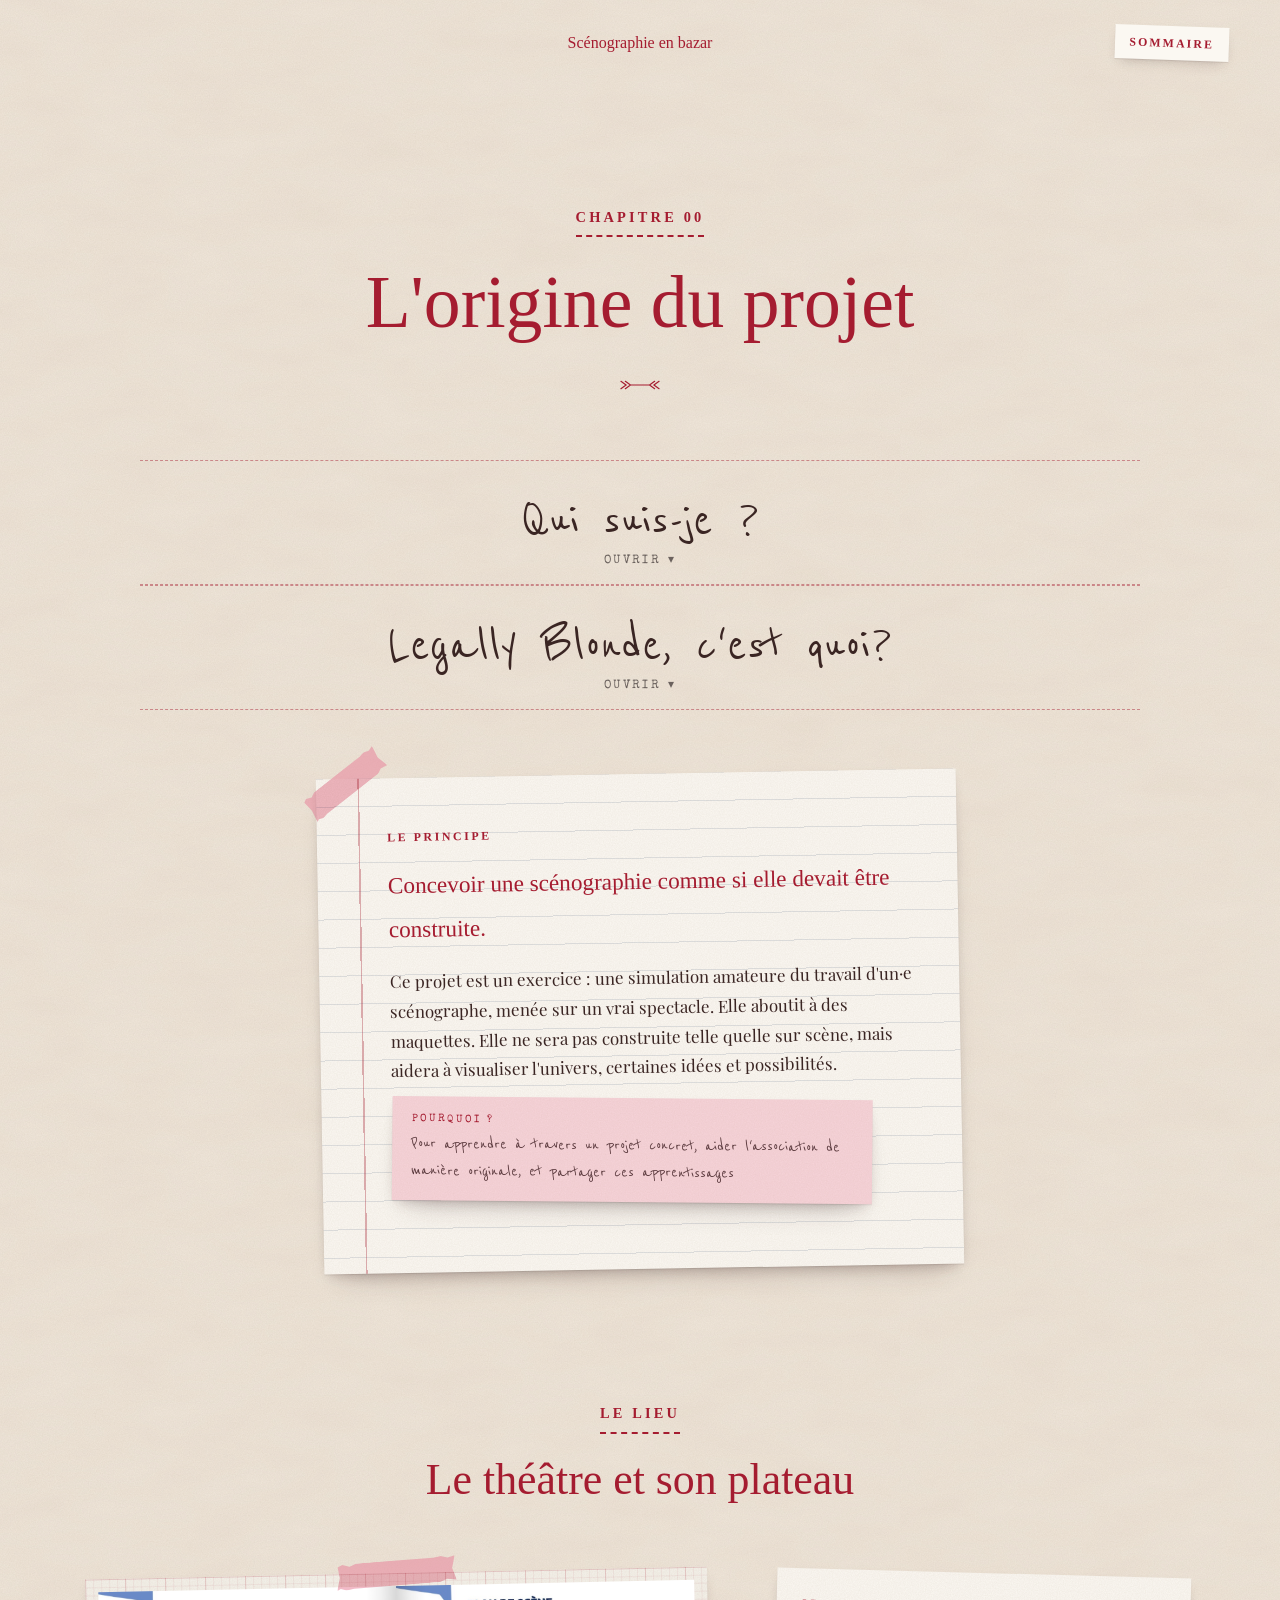
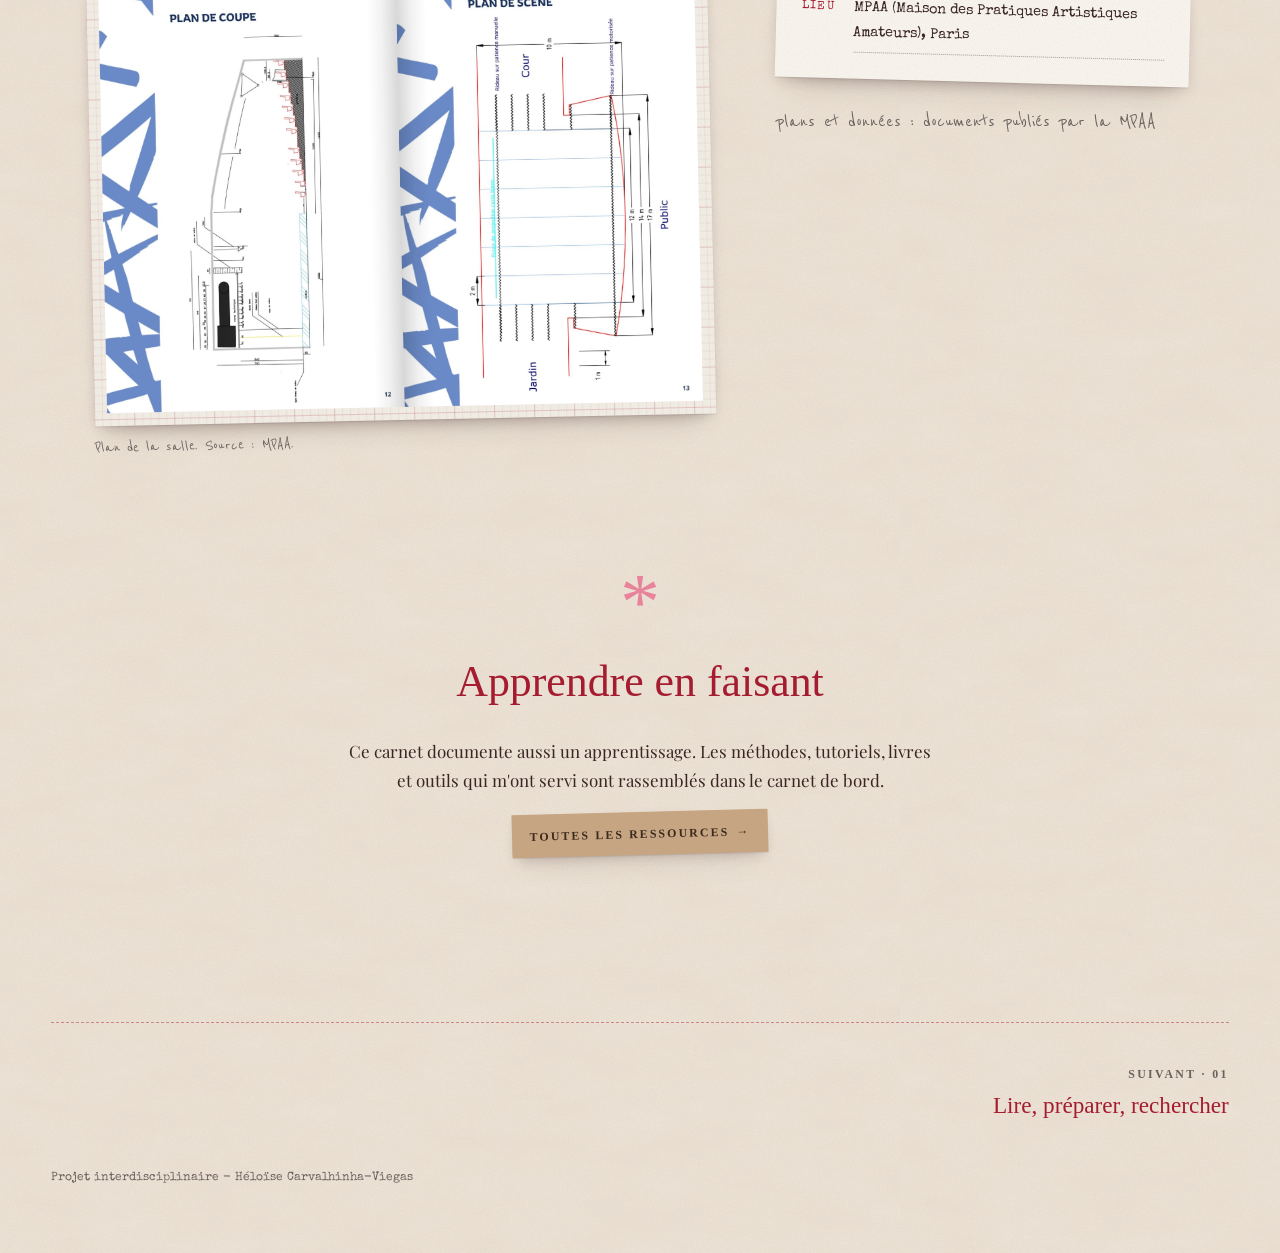
==== commit 08ab2e68: "new" ====
--- a/pages/00-origine-projet.html
+++ b/pages/00-origine-projet.html
@@ -99,24 +99,21 @@
       <div class="theatre">
         <figure class="incline" style="--r: -1.2deg;">
           <div class="papier papier--quadrille scotch" style="padding: .8rem;">
-            <div class="emplacement" style="--ratio: 4/3; border: 0; box-shadow: none; background-color: transparent;"><span>plan de la salle — extrait choisi des documents de la MPAA</span></div>
+            <!-- Plans de la MPAA (coupe + plan de scène) : cliquer dessus les agrandit (classe "zoom") -->
+            <a class="zoom" href="../images/00-projet/theatre/plans-mpaa-coupe-scene.jpg">
+              <img src="../images/00-projet/theatre/plans-mpaa-coupe-scene.jpg" alt="Deux pages des documents de la MPAA : à gauche le plan de coupe de la salle, à droite le plan de scène avec les rideaux, côté cour, côté jardin et le public" loading="lazy" style="display:block; width:100%;">
+            </a>
           </div>
-          <figcaption><span class="num">FIG. 00.1</span>Plan de la salle. Source : MPAA. [à compléter]</figcaption>
+          <figcaption>Plan de la salle. Source : MPAA.</figcaption>
         </figure>
 
         <div>
           <div class="papier incline" style="--r: 1.5deg;">
             <dl class="donnees">
               <dt>Lieu</dt>        <dd>MPAA (Maison des Pratiques Artistiques Amateurs), Paris</dd>
-              <dt>Salle</dt>       <dd>[à préciser]</dd>
-              <dt>Ouverture</dt>   <dd>[à coter]</dd>
-              <dt>Profondeur</dt>  <dd>[à coter]</dd>
-              <dt>Hauteur</dt>     <dd>[à coter]</dd>
-              <dt>Jauge</dt>       <dd>[à préciser]</dd>
-              <dt>Contraintes</dt> <dd>[à préciser]</dd>
             </dl>
           </div>
-          <p class="note-crayon" style="margin-top: var(--e-3);">plans et données : documents publiés par la MPAA [lien à ajouter]</p>
+          <p class="note-crayon" style="margin-top: var(--e-3);">plans et données : documents publiés par la MPAA </p>
         </div>
       </div>
 
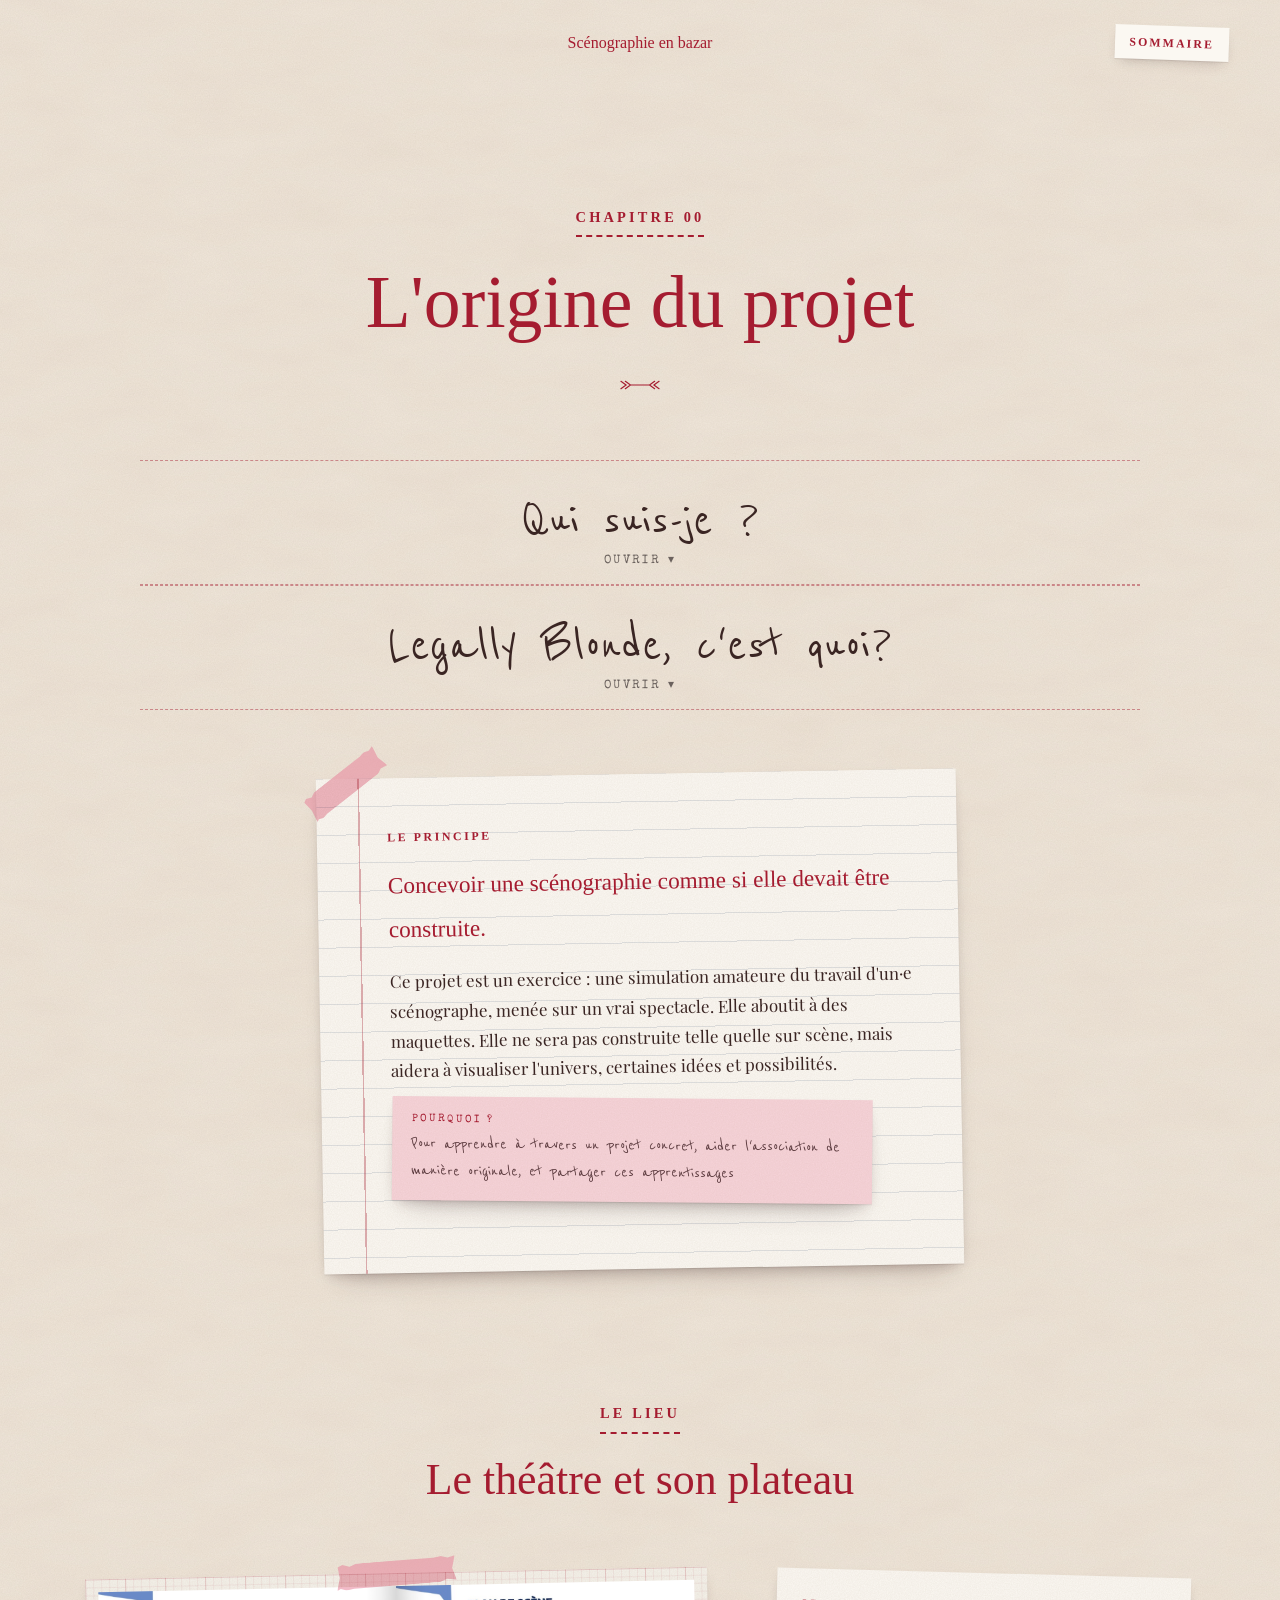
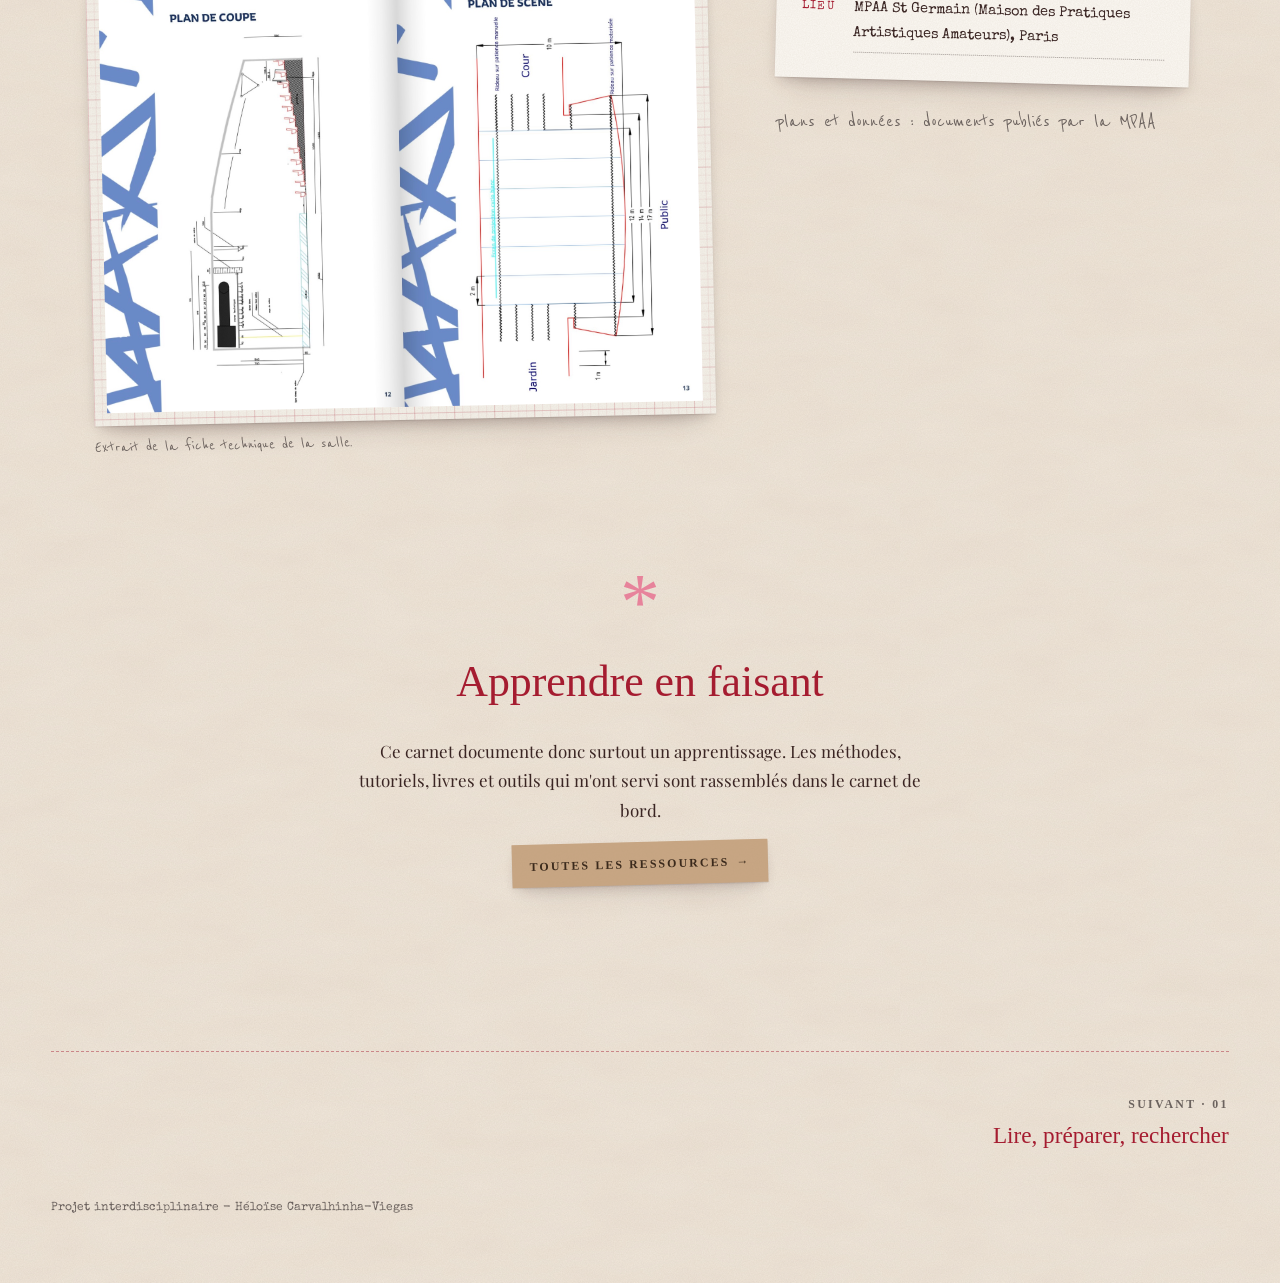
==== commit de46ea80: "new" ====
--- a/pages/00-origine-projet.html
+++ b/pages/00-origine-projet.html
@@ -7,7 +7,7 @@
   <link rel="preconnect" href="https://fonts.googleapis.com">
   <link rel="preconnect" href="https://fonts.gstatic.com" crossorigin>
   <link href="https://fonts.googleapis.com/css2?family=Homemade+Apple&family=Playfair+Display:ital,wght@0,400;0,700;1,400;1,700&family=Reenie+Beanie&family=Special+Elite&display=swap" rel="stylesheet">
-  <link rel="stylesheet" href="../css/style.css?v=20261111-6">
+  <link rel="stylesheet" href="../css/style.css?v=20261115-1">
 </head>
 
 <body data-racine=".." data-page="00">
@@ -104,13 +104,13 @@
               <img src="../images/00-projet/theatre/plans-mpaa-coupe-scene.jpg" alt="Deux pages des documents de la MPAA : à gauche le plan de coupe de la salle, à droite le plan de scène avec les rideaux, côté cour, côté jardin et le public" loading="lazy" style="display:block; width:100%;">
             </a>
           </div>
-          <figcaption>Plan de la salle. Source : MPAA.</figcaption>
+          <figcaption>Extrait de la fiche technique de la salle.</figcaption>
         </figure>
 
         <div>
           <div class="papier incline" style="--r: 1.5deg;">
             <dl class="donnees">
-              <dt>Lieu</dt>        <dd>MPAA (Maison des Pratiques Artistiques Amateurs), Paris</dd>
+              <dt>Lieu</dt>        <dd>MPAA St Germain (Maison des Pratiques Artistiques Amateurs), Paris</dd>
             </dl>
           </div>
           <p class="note-crayon" style="margin-top: var(--e-3);">plans et données : documents publiés par la MPAA </p>
@@ -120,13 +120,13 @@
       <div class="asterisque">
         <span class="asterisque__signe" aria-hidden="true">*</span>
         <h2>Apprendre en faisant</h2>
-        <p class="colonne">Ce carnet documente aussi un apprentissage. Les méthodes, tutoriels, livres et outils qui m'ont servi sont rassemblés dans le carnet de bord.</p>
+        <p class="colonne">Ce carnet documente donc surtout un apprentissage. Les méthodes, tutoriels, livres et outils qui m'ont servi sont rassemblés dans le carnet de bord.</p>
         <a class="action" href="06-carnet.html#ressources">Toutes les ressources</a>
       </div>
     </article>
   </main>
 
   <footer data-pied></footer>
-  <script src="../js/script.js?v=20261111-6"></script>
+  <script src="../js/script.js?v=20261115-1"></script>
 </body>
 </html>
--- a/css/style.css
+++ b/css/style.css
@@ -306,13 +306,14 @@
   font-family: var(--machine); font-size: .66rem; letter-spacing: .2em; color: var(--crimson);
 }
 .a-ecrire:nth-of-type(2n), .post-it:nth-of-type(2n) { --r: 1deg; }
-.post-it { padding-top: 1rem; } /* pas de mention en haut : moins d'espace */
+.post-it { padding-top: 1rem; min-width: min(16rem, 100%); min-height: 4.5rem; } /* taille minimale : un post-it vide reste visible */
 /* Petite mention modifiable en haut d'un post-it (même look que « À ÉCRIRE ») :
    <p class="post-it"><span class="post-it__mention">Ma mention</span>Mon texte</p> */
 .post-it__mention {
   display: block; margin-bottom: .2rem;
   font-family: var(--machine); font-size: .66rem; letter-spacing: .2em; text-transform: uppercase; color: var(--crimson);
 }
+.post-it__mention:empty { display: none; } /* mention vide : on ne réserve pas sa place */
 
 /* --- Ligne de cote (comme sur un plan) ------------------------------ */
 .cote { display: flex; align-items: center; gap: .8rem; font-family: var(--machine); font-size: var(--t-xs); color: var(--crimson); margin-block: var(--e-4); }
